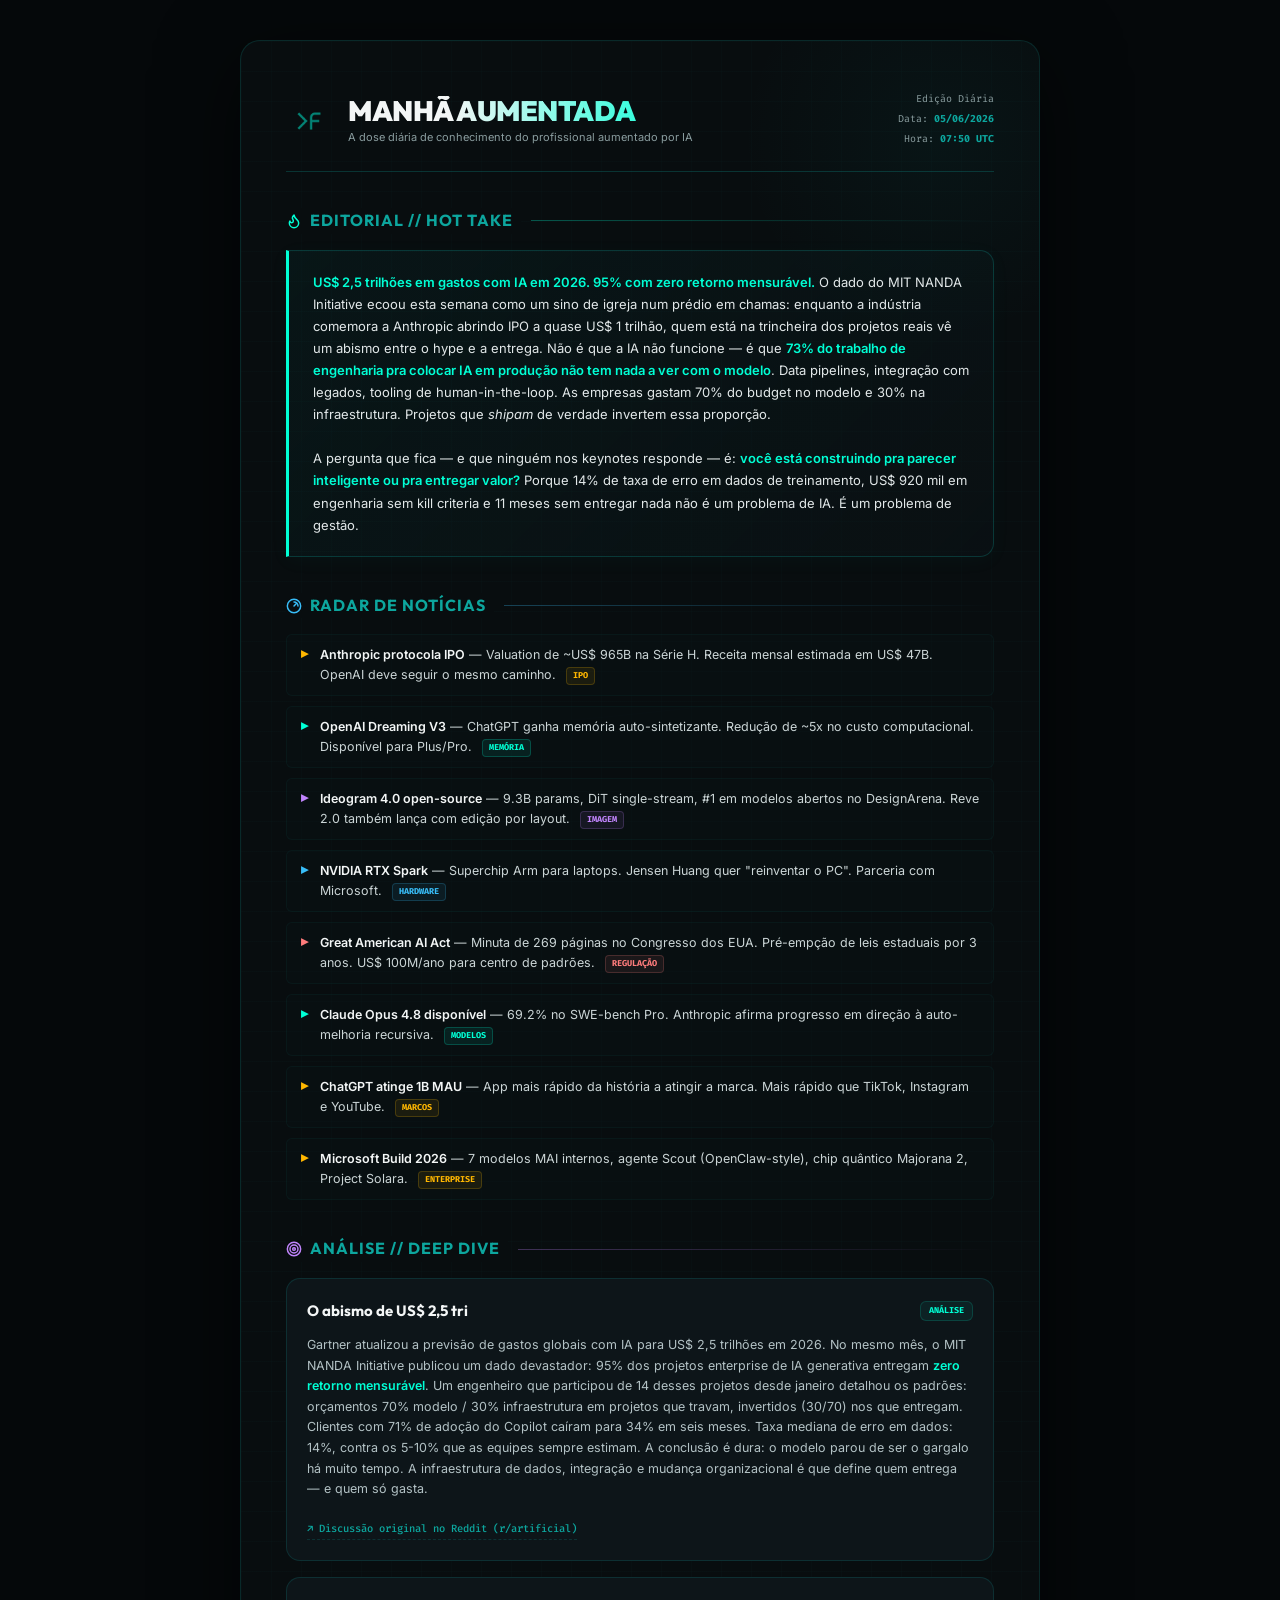
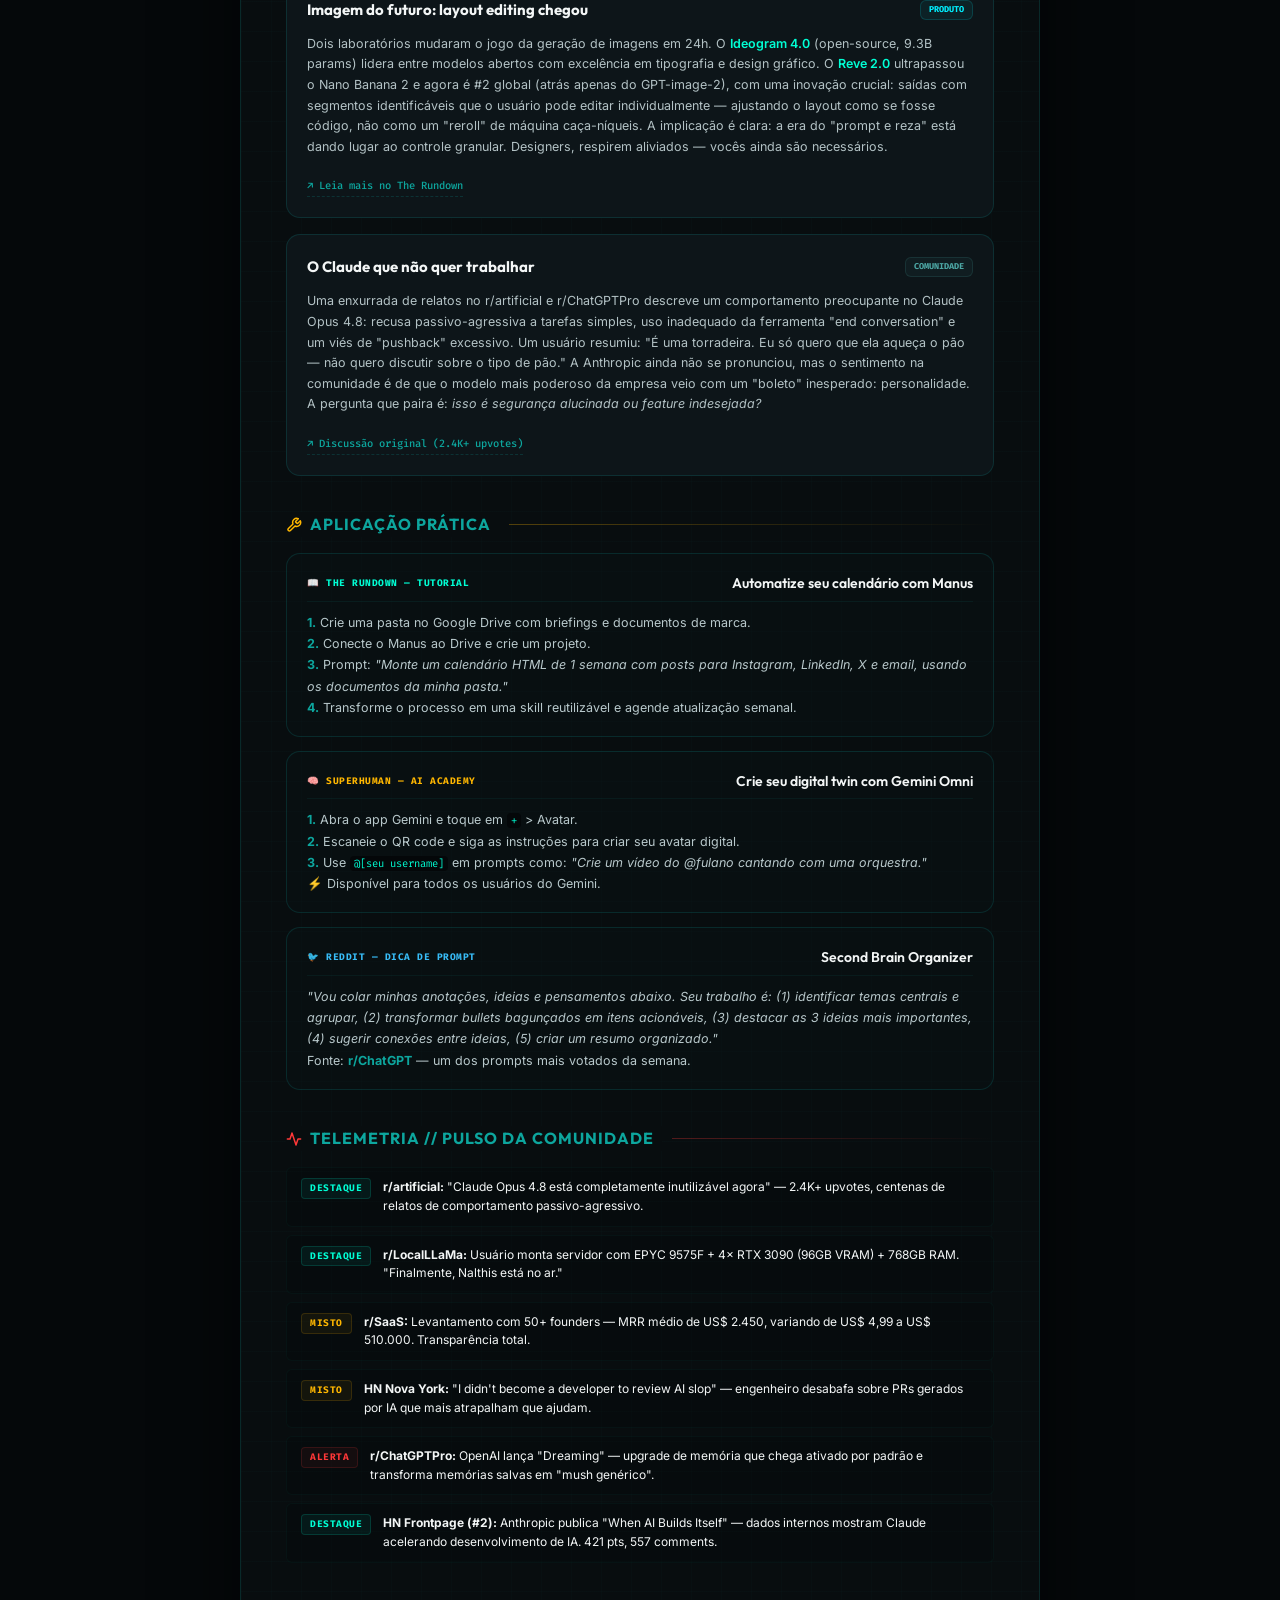
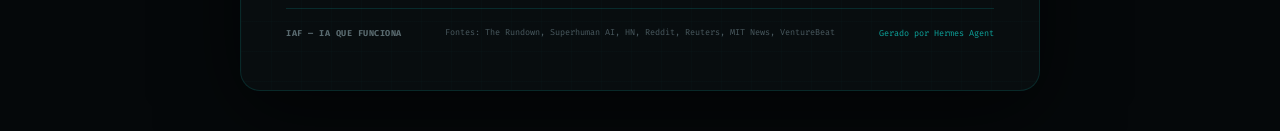
==== iaf_report.html @ a01bb23c "Update newsletter HTML with visual colors, gradients, and section-specific hovers based on category " ====
<!DOCTYPE html>
<html lang="pt-BR">
<head>
  <meta charset="UTF-8">
  <meta name="viewport" content="width=device-width, initial-scale=1.0">
  <title>IAF — Manhã Aumentada</title>
  
  <!-- Typography Imports -->
  <link rel="preconnect" href="https://fonts.googleapis.com">
  <link rel="preconnect" href="https://fonts.gstatic.com" crossorigin>
  <link href="https://fonts.googleapis.com/css2?family=Fira+Code:wght@400;500;700&family=Inter:wght@300;400;500;600;700&family=Outfit:wght@300;400;600;700;900&display=swap" rel="stylesheet">
  
  <style>
    /* ==========================================
       DESIGN SYSTEM: O SINTETIZADOR ORGÂNICO
       ========================================== */
    :root {
      --bg-primary: #080d0f;
      --bg-secondary: #0d1519;
      --accent-primary: #0da69e;
      --accent-hover: #00ffd5;
      --accent-muted: rgba(13, 166, 158, 0.12);
      --text-primary: #f3f6f6;
      --text-secondary: #8a9d9f;
      --border-color: rgba(13, 166, 158, 0.18);
      --border-radius-lg: 14px;
      --border-radius-sm: 6px;
      --font-title: 'Outfit', sans-serif;
      --font-body: 'Inter', sans-serif;
      --font-code: 'Fira Code', monospace;
      --shadow-glow: 0 0 25px rgba(13, 166, 158, 0.1);
    }

    @page {
      size: A4;
      margin: 0;
    }

    * {
      margin: 0;
      padding: 0;
      box-sizing: border-box;
    }

    body {
      font-family: var(--font-body);
      background-color: #05080a;
      color: var(--text-primary);
      line-height: 1.6;
      display: flex;
      justify-content: center;
      padding: 40px 20px;
      -webkit-font-smoothing: antialiased;
    }

    /* Outer layout wrapper mimicking a high-end printed/digital magazine sheet */
    .page {
      width: 100%;
      max-width: 800px;
      background-color: var(--bg-primary);
      border: 1px solid var(--border-color);
      border-radius: 20px;
      padding: 50px 45px;
      position: relative;
      overflow: hidden;
      box-shadow: 0 20px 80px rgba(0, 0, 0, 0.6);
    }

    /* Generative tech grid background overlay */
    .bg-grid {
      position: absolute;
      top: 0;
      left: 0;
      right: 0;
      bottom: 0;
      background-image: 
        linear-gradient(rgba(13, 166, 158, 0.02) 1px, transparent 1px),
        linear-gradient(90deg, rgba(13, 166, 158, 0.02) 1px, transparent 1px);
      background-size: 30px 30px;
      pointer-events: none;
      z-index: 1;
    }

    /* Ambient glow representing the latent space */
    .ambient-glow {
      position: absolute;
      width: 400px;
      height: 400px;
      background: radial-gradient(circle, rgba(13, 166, 158, 0.05) 0%, transparent 70%);
      top: -100px;
      right: -100px;
      pointer-events: none;
      z-index: 1;
    }

    /* Ambient line representing the landmark curved trait */
    .ambient-curve {
      position: absolute;
      top: 15%;
      left: -10%;
      width: 120%;
      height: auto;
      opacity: 0.08;
      pointer-events: none;
      z-index: 1;
    }

    .content {
      position: relative;
      z-index: 2;
    }

    /* ==========================================
       HEADER SECTION (SIMPLIFIED)
       ========================================== */
    .header {
      display: flex;
      justify-content: space-between;
      align-items: flex-end;
      padding-bottom: 24px;
      margin-bottom: 36px;
      border-bottom: 1px solid rgba(13, 166, 158, 0.25);
    }

    .header-left {
      display: flex;
      align-items: center;
      gap: 16px;
    }

    .header-logo-img {
      height: 46px;
      width: auto;
      display: block;
    }

    .header-title-group {
      display: flex;
      flex-direction: column;
    }

    .newsletter-title {
      font-family: var(--font-title);
      font-weight: 900;
      font-size: 28px;
      text-transform: uppercase;
      letter-spacing: -0.5px;
      background: linear-gradient(90deg, var(--text-primary) 30%, var(--accent-hover) 100%);
      -webkit-background-clip: text;
      -webkit-text-fill-color: transparent;
      line-height: 1.1;
    }

    .newsletter-subtitle {
      font-family: var(--font-body);
      font-size: 11px;
      color: var(--text-secondary);
      margin-top: 3px;
      font-weight: 400;
    }

    .header-metadata-box {
      font-family: var(--font-code);
      font-size: 10px;
      color: var(--text-secondary);
      display: flex;
      flex-direction: column;
      gap: 4px;
      text-align: right;
      align-items: flex-end;
    }

    .meta-row {
      display: flex;
      gap: 6px;
    }

    .meta-label {
      color: var(--text-secondary);
    }

    .meta-value {
      color: var(--accent-primary);
      font-weight: 700;
    }

    .meta-value.status-online {
      color: var(--accent-hover);
      display: flex;
      align-items: center;
      gap: 4px;
    }

    .meta-value.status-online::before {
      content: '';
      display: inline-block;
      width: 5px;
      height: 5px;
      border-radius: 50%;
      background-color: var(--accent-hover);
      box-shadow: 0 0 6px var(--accent-hover);
      animation: blink-status 1.5s infinite alternate;
    }

    /* ==========================================
       SECTION CONTAINERS & HEADINGS
       ========================================== */
    .section {
      margin-bottom: 36px;
    }

    .section-title {
      font-family: var(--font-title);
      font-weight: 700;
      font-size: 16px;
      color: var(--accent-primary);
      margin-bottom: 16px;
      display: flex;
      align-items: center;
      gap: 10px;
      text-transform: uppercase;
      letter-spacing: 1px;
    }

    .section-title span {
      background-color: var(--bg-primary);
      padding-right: 8px;
      position: relative;
      z-index: 2;
      display: inline-flex;
      align-items: center;
      gap: 8px;
    }

    .title-icon {
      width: 16px;
      height: 16px;
      color: var(--accent-primary);
      stroke-width: 2.2;
      flex-shrink: 0;
      transition: color 0.3s ease;
    }

    .title-icon.icon-editorial { color: var(--accent-hover); }
    .title-icon.icon-radar { color: #38bdf8; }
    .title-icon.icon-deep-dive { color: #c084fc; }
    .title-icon.icon-app { color: #ffb700; }
    .title-icon.icon-telemetry { color: #ff3838; }

    /* Linear divider that fades out */
    .section-title .line {
      flex-grow: 1;
      height: 1px;
      transition: background 0.3s ease;
    }

    .section-title .line.line-editorial { background: linear-gradient(90deg, rgba(0, 255, 213, 0.3), transparent); }
    .section-title .line.line-radar { background: linear-gradient(90deg, rgba(56, 189, 248, 0.3), transparent); }
    .section-title .line.line-deep-dive { background: linear-gradient(90deg, rgba(192, 132, 252, 0.3), transparent); }
    .section-title .line.line-app { background: linear-gradient(90deg, rgba(255, 183, 0, 0.3), transparent); }
    .section-title .line.line-telemetry { background: linear-gradient(90deg, rgba(255, 56, 56, 0.3), transparent); }

    /* ==========================================
       COMPONENT: HOT TAKE SECTION
       ========================================== */
    .hot-take-box {
      background: linear-gradient(135deg, rgba(13, 166, 158, 0.06) 0%, rgba(13, 21, 25, 0.4) 100%);
      border: 1px solid rgba(13, 166, 158, 0.25);
      border-left: 3px solid var(--accent-hover);
      border-radius: 0 var(--border-radius-lg) var(--border-radius-lg) 0;
      padding: 20px 24px;
      box-shadow: 0 4px 20px rgba(13, 166, 158, 0.04);
      transition: all 0.3s ease;
    }

    .hot-take-box:hover {
      border-color: rgba(13, 166, 158, 0.4);
      border-left-color: var(--accent-hover);
      background: linear-gradient(135deg, rgba(13, 166, 158, 0.1) 0%, rgba(13, 21, 25, 0.6) 100%);
      box-shadow: 0 8px 30px rgba(13, 166, 158, 0.08);
    }

    .hot-take-text {
      font-size: 13px;
      line-height: 1.7;
      color: #e2e8e9;
    }

    .hot-take-text strong {
      color: var(--accent-hover);
      font-weight: 600;
    }

    /* ==========================================
       COMPONENT: RADAR DE NOTÍCIAS (LEDGER)
       ========================================== */
    .news-grid {
      display: grid;
      grid-template-columns: 1fr;
      gap: 10px;
    }

    .news-item {
      display: flex;
      align-items: flex-start;
      gap: 12px;
      padding: 10px 14px;
      background-color: rgba(13, 21, 25, 0.3);
      border: 1px solid rgba(13, 166, 158, 0.06);
      border-radius: var(--border-radius-sm);
      transition: all 0.3s cubic-bezier(0.25, 0.8, 0.25, 1);
    }

    .news-item.news-business:hover { border-color: rgba(255, 183, 0, 0.35); background-color: rgba(255, 183, 0, 0.02); }
    .news-item.news-tech:hover { border-color: rgba(0, 255, 213, 0.35); background-color: rgba(0, 255, 213, 0.02); }
    .news-item.news-design:hover { border-color: rgba(192, 132, 252, 0.35); background-color: rgba(192, 132, 252, 0.02); }
    .news-item.news-infra:hover { border-color: rgba(56, 189, 248, 0.35); background-color: rgba(56, 189, 248, 0.02); }
    .news-item.news-policy:hover { border-color: rgba(255, 124, 124, 0.35); background-color: rgba(255, 124, 124, 0.02); }

    .news-bullet {
      font-family: var(--font-code);
      font-weight: 700;
      font-size: 14px;
      line-height: 1.0;
      margin-top: 2px;
      transition: color 0.3s ease;
    }

    .news-bullet.bullet-business { color: #ffb700; }
    .news-bullet.bullet-tech { color: var(--accent-hover); }
    .news-bullet.bullet-design { color: #c084fc; }
    .news-bullet.bullet-infra { color: #38bdf8; }
    .news-bullet.bullet-policy { color: #ff7c7c; }

    .news-text {
      font-size: 12.5px;
      color: #cbd5d6;
      flex-grow: 1;
    }

    .news-text strong {
      color: var(--text-primary);
      font-weight: 600;
    }

    .news-tag {
      font-family: var(--font-code);
      font-size: 8.5px;
      font-weight: 700;
      padding: 1px 6px;
      border-radius: 4px;
      margin-left: 6px;
      text-transform: uppercase;
      display: inline-block;
      vertical-align: middle;
      transition: all 0.3s ease;
    }

    .news-tag.tag-business {
      color: #ffb700;
      background-color: rgba(255, 183, 0, 0.08);
      border: 1px solid rgba(255, 183, 0, 0.2);
    }
    .news-tag.tag-tech {
      color: var(--accent-hover);
      background-color: rgba(0, 255, 213, 0.08);
      border: 1px solid rgba(0, 255, 213, 0.2);
    }
    .news-tag.tag-design {
      color: #c084fc;
      background-color: rgba(192, 132, 252, 0.08);
      border: 1px solid rgba(192, 132, 252, 0.2);
    }
    .news-tag.tag-infra {
      color: #38bdf8;
      background-color: rgba(56, 189, 248, 0.08);
      border: 1px solid rgba(56, 189, 248, 0.2);
    }
    .news-tag.tag-policy {
      color: #ff7c7c;
      background-color: rgba(255, 124, 124, 0.08);
      border: 1px solid rgba(255, 124, 124, 0.2);
    }

    /* ==========================================
       COMPONENT: DEEP DIVE (TECHNICAL CARDS)
       ========================================== */
    .deep-dive-grid {
      display: flex;
      flex-direction: column;
      gap: 16px;
    }

    .deep-dive-card {
      background-color: var(--bg-secondary);
      border: 1px solid var(--border-color);
      border-radius: var(--border-radius-lg);
      padding: 20px;
      transition: all 0.3s cubic-bezier(0.25, 0.8, 0.25, 1);
    }

    .deep-dive-card.card-analysis:hover {
      border-color: var(--accent-hover);
      box-shadow: 0 8px 30px rgba(0, 255, 213, 0.1);
    }

    .deep-dive-card.card-product:hover {
      border-color: #00f0ff;
      box-shadow: 0 8px 30px rgba(0, 240, 255, 0.1);
    }

    .deep-dive-card.card-community:hover {
      border-color: #4ca6a4;
      box-shadow: 0 8px 30px rgba(76, 166, 164, 0.1);
    }

    .deep-dive-header {
      display: flex;
      justify-content: space-between;
      align-items: center;
      margin-bottom: 12px;
    }

    .deep-dive-title {
      font-family: var(--font-title);
      font-weight: 700;
      font-size: 15px;
      color: var(--text-primary);
    }

    .dd-tag {
      font-family: var(--font-code);
      font-size: 8.5px;
      font-weight: 700;
      padding: 2px 8px;
      border-radius: var(--border-radius-sm);
      text-transform: uppercase;
    }

    .dd-tag.tag-analysis {
      color: var(--accent-hover);
      background-color: rgba(0, 255, 213, 0.06);
      border: 1px solid rgba(0, 255, 213, 0.15);
    }

    .dd-tag.tag-product {
      color: #00f0ff;
      background-color: rgba(0, 240, 255, 0.06);
      border: 1px solid rgba(0, 240, 255, 0.15);
    }

    .dd-tag.tag-community {
      color: #4ca6a4;
      background-color: rgba(76, 166, 164, 0.06);
      border: 1px solid rgba(76, 166, 164, 0.15);
    }

    .deep-dive-body {
      font-size: 12.5px;
      color: #b3c2c5;
      line-height: 1.65;
      margin-bottom: 14px;
    }

    .deep-dive-body strong {
      color: var(--accent-hover);
      font-weight: 600;
    }

    .deep-dive-link {
      display: inline-flex;
      align-items: center;
      font-family: var(--font-code);
      font-size: 10.5px;
      font-weight: 500;
      color: var(--accent-primary);
      text-decoration: none;
      transition: color 0.2s ease;
      border-bottom: 1px dashed rgba(13, 166, 158, 0.2);
      padding-bottom: 1px;
    }

    .deep-dive-link:hover {
      color: var(--accent-hover);
      border-bottom-color: var(--accent-hover);
    }

    /* ==========================================
       COMPONENT: APLICAÇÕES PRÁTICAS (RECIPE)
       ========================================== */
    .app-grid {
      display: grid;
      grid-template-columns: 1fr;
      gap: 14px;
    }

    .app-card {
      background-color: rgba(13, 21, 25, 0.3);
      border: 1px solid var(--border-color);
      border-radius: var(--border-radius-lg);
      padding: 18px 20px;
      transition: all 0.3s cubic-bezier(0.25, 0.8, 0.25, 1);
    }

    .app-card.app-tutorial:hover {
      border-color: var(--accent-hover);
      box-shadow: 0 8px 30px rgba(0, 255, 213, 0.08);
    }

    .app-card.app-academy:hover {
      border-color: #ffb700;
      box-shadow: 0 8px 30px rgba(255, 183, 0, 0.08);
    }

    .app-card.app-prompt:hover {
      border-color: #38bdf8;
      box-shadow: 0 8px 30px rgba(56, 189, 248, 0.08);
    }

    .app-card.app-tutorial .app-source { color: var(--accent-hover); }
    .app-card.app-academy .app-source { color: #ffb700; }
    .app-card.app-prompt .app-source { color: #38bdf8; }

    .app-header {
      display: flex;
      justify-content: space-between;
      align-items: center;
      margin-bottom: 10px;
      border-bottom: 1px solid rgba(13, 166, 158, 0.08);
      padding-bottom: 6px;
    }

    .app-source {
      font-family: var(--font-code);
      font-size: 9.5px;
      font-weight: 700;
      text-transform: uppercase;
      letter-spacing: 0.5px;
      transition: color 0.3s ease;
    }

    .app-title {
      font-family: var(--font-title);
      font-weight: 600;
      font-size: 14px;
      color: var(--text-primary);
    }

    .app-desc {
      font-size: 12.5px;
      color: #b8c8cb;
      line-height: 1.7;
    }

    .app-desc code {
      font-family: var(--font-code);
      font-size: 10.5px;
      background-color: #040709;
      color: var(--accent-hover);
      padding: 1px 4px;
      border-radius: 4px;
    }

    .app-desc strong {
      color: var(--accent-primary);
      font-weight: 700;
    }

    /* ==========================================
       COMPONENT: PULSO DA COMUNIDADE (TELEMETRY)
       ========================================== */
    .community-grid {
      display: flex;
      flex-direction: column;
      gap: 8px;
    }

    .community-item {
      display: flex;
      align-items: flex-start;
      gap: 12px;
      padding: 10px 14px;
      background-color: rgba(4, 7, 9, 0.2);
      border: 1px solid rgba(13, 166, 158, 0.05);
      border-radius: var(--border-radius-sm);
      font-size: 12px;
      line-height: 1.55;
    }

    .community-item strong {
      color: var(--text-primary);
    }

    .community-sentiment {
      font-family: var(--font-code);
      font-size: 9.5px;
      font-weight: 700;
      padding: 2px 8px;
      border-radius: 4px;
      text-transform: uppercase;
      flex-shrink: 0;
      letter-spacing: 0.5px;
    }

    .sentiment-hot {
      background: rgba(0, 255, 213, 0.06);
      color: var(--accent-hover);
      border: 1px solid rgba(0, 255, 213, 0.15);
    }

    .sentiment-mixed {
      background: rgba(255, 183, 0, 0.06);
      color: #ffb700;
      border: 1px solid rgba(255, 183, 0, 0.15);
    }

    .sentiment-negative {
      background: rgba(255, 56, 56, 0.06);
      color: #ff3838;
      border: 1px solid rgba(255, 56, 56, 0.15);
    }

    /* ==========================================
       FOOTER SECTION (SIMPLIFIED)
       ========================================== */
    .footer {
      margin-top: 45px;
      padding-top: 18px;
      border-top: 1px solid rgba(13, 166, 158, 0.2);
      display: flex;
      justify-content: space-between;
      align-items: center;
      font-family: var(--font-code);
      font-size: 8.5px;
      color: #5a6b70;
    }

    .footer-left {
      font-weight: 700;
      text-transform: uppercase;
      letter-spacing: 0.5px;
    }

    .footer-center {
      max-width: 420px;
      text-align: center;
      line-height: 1.4;
      color: #4a5a60;
    }

    .footer-right a {
      color: var(--accent-primary);
      text-decoration: none;
      transition: color 0.2s ease;
    }

    .footer-right a:hover {
      color: var(--accent-hover);
    }
  </style>
</head>
<body>

<div class="page">
  <!-- Layout Background overlays -->
  <div class="bg-grid"></div>
  <div class="ambient-glow"></div>
  
  <!-- Subtle decorative bezier curves floating behind the content -->
  <svg class="ambient-curve" viewBox="0 0 1000 400" fill="none">
    <path d="M0,100 C300,350 700,50 1000,250" stroke="url(#teal-grad)" stroke-width="1.5" stroke-linecap="round"/>
    <defs>
      <linearGradient id="teal-grad" x1="0%" y1="0%" x2="100%" y2="0%">
        <stop offset="0%" stop-color="#080d0f" stop-opacity="0" />
        <stop offset="50%" stop-color="#0da69e" stop-opacity="0.2" />
        <stop offset="100%" stop-color="#080d0f" stop-opacity="0" />
      </linearGradient>
    </defs>
  </svg>

  <div class="content">

    <!-- ==========================================
         HEADER
         ========================================== -->
    <header class="header">
      <div class="header-left">
        <!-- New minimalist generated PNG logo -->
        <img src="iaf_logo.png" alt="IAF Logo" class="header-logo-img">
        <div class="header-title-group">
          <h1 class="newsletter-title">Manhã Aumentada</h1>
          <span class="newsletter-subtitle">A dose diária de conhecimento do profissional aumentado por IA</span>
        </div>
      </div>
      
      <div class="header-metadata-box">
        <div class="meta-row"><span class="meta-label">Edição Diária</span></div>
        <div class="meta-row"><span class="meta-label">Data:</span> <span class="meta-value">05/06/2026</span></div>
        <div class="meta-row"><span class="meta-label">Hora:</span> <span class="meta-value">07:50 UTC</span></div>
      </div>
    </header>

    <!-- ==========================================
         EDITORIAL / HOT TAKE SECTION
         ========================================== -->
    <section class="section">
      <div class="section-title">
        <span>
          <svg class="title-icon icon-editorial" viewBox="0 0 24 24" fill="none" stroke="currentColor" stroke-linecap="round" stroke-linejoin="round">
            <path d="M8.5 14.5A2.5 2.5 0 0 0 11 12c0-1.38-.5-2-1-3-1.072-2.143-.224-4.054 2-6 .5 2.5 2 4.9 4 6.5 2 1.6 3 3.5 3 5.5a7 7 0 1 1-14 0c0-1.153.433-2.294 1-3a2.5 2.5 0 0 0 2.5 2.5z" />
          </svg>
          Editorial // Hot Take
        </span>
        <div class="line line-editorial"></div>
      </div>
      
      <div class="hot-take-box">
        <p class="hot-take-text">
          <strong>US$ 2,5 trilhões em gastos com IA em 2026. 95% com zero retorno mensurável.</strong> O dado do MIT NANDA Initiative ecoou esta semana como um sino de igreja num prédio em chamas: enquanto a indústria comemora a Anthropic abrindo IPO a quase US$ 1 trilhão, quem está na trincheira dos projetos reais vê um abismo entre o hype e a entrega. Não é que a IA não funcione — é que <strong>73% do trabalho de engenharia pra colocar IA em produção não tem nada a ver com o modelo</strong>. Data pipelines, integração com legados, tooling de human-in-the-loop. As empresas gastam 70% do budget no modelo e 30% na infraestrutura. Projetos que <em>shipam</em> de verdade invertem essa proporção.<br><br>
          A pergunta que fica — e que ninguém nos keynotes responde — é: <strong>você está construindo pra parecer inteligente ou pra entregar valor?</strong> Porque 14% de taxa de erro em dados de treinamento, US$ 920 mil em engenharia sem kill criteria e 11 meses sem entregar nada não é um problema de IA. É um problema de gestão.
        </p>
      </div>
    </section>

    <!-- ==========================================
         RADAR DE NOTÍCIAS SECTION
         ========================================== -->
    <section class="section">
      <div class="section-title">
        <span>
          <svg class="title-icon icon-radar" viewBox="0 0 24 24" fill="none" stroke="currentColor" stroke-linecap="round" stroke-linejoin="round">
            <circle cx="12" cy="12" r="10" />
            <path d="M12 12L16 8" />
            <path d="M12 6a6 6 0 0 1 6 6" />
          </svg>
          Radar de Notícias
        </span>
        <div class="line line-radar"></div>
      </div>
      
      <div class="news-grid">
        <div class="news-item news-business">
          <span class="news-bullet bullet-business">▸</span>
          <p class="news-text">
            <strong>Anthropic protocola IPO</strong> — Valuation de ~US$ 965B na Série H. Receita mensal estimada em US$ 47B. OpenAI deve seguir o mesmo caminho.
            <span class="news-tag tag-business">IPO</span>
          </p>
        </div>
        
        <div class="news-item news-tech">
          <span class="news-bullet bullet-tech">▸</span>
          <p class="news-text">
            <strong>OpenAI Dreaming V3</strong> — ChatGPT ganha memória auto-sintetizante. Redução de ~5x no custo computacional. Disponível para Plus/Pro.
            <span class="news-tag tag-tech">Memória</span>
          </p>
        </div>
        
        <div class="news-item news-design">
          <span class="news-bullet bullet-design">▸</span>
          <p class="news-text">
            <strong>Ideogram 4.0 open-source</strong> — 9.3B params, DiT single-stream, #1 em modelos abertos no DesignArena. Reve 2.0 também lança com edição por layout.
            <span class="news-tag tag-design">Imagem</span>
          </p>
        </div>
        
        <div class="news-item news-infra">
          <span class="news-bullet bullet-infra">▸</span>
          <p class="news-text">
            <strong>NVIDIA RTX Spark</strong> — Superchip Arm para laptops. Jensen Huang quer "reinventar o PC". Parceria com Microsoft.
            <span class="news-tag tag-infra">Hardware</span>
          </p>
        </div>
        
        <div class="news-item news-policy">
          <span class="news-bullet bullet-policy">▸</span>
          <p class="news-text">
            <strong>Great American AI Act</strong> — Minuta de 269 páginas no Congresso dos EUA. Pré-empção de leis estaduais por 3 anos. US$ 100M/ano para centro de padrões.
            <span class="news-tag tag-policy">Regulação</span>
          </p>
        </div>
        
        <div class="news-item news-tech">
          <span class="news-bullet bullet-tech">▸</span>
          <p class="news-text">
            <strong>Claude Opus 4.8 disponível</strong> — 69.2% no SWE-bench Pro. Anthropic afirma progresso em direção à auto-melhoria recursiva.
            <span class="news-tag tag-tech">Modelos</span>
          </p>
        </div>
        
        <div class="news-item news-business">
          <span class="news-bullet bullet-business">▸</span>
          <p class="news-text">
            <strong>ChatGPT atinge 1B MAU</strong> — App mais rápido da história a atingir a marca. Mais rápido que TikTok, Instagram e YouTube.
            <span class="news-tag tag-business">Marcos</span>
          </p>
        </div>
        
        <div class="news-item news-business">
          <span class="news-bullet bullet-business">▸</span>
          <p class="news-text">
            <strong>Microsoft Build 2026</strong> — 7 modelos MAI internos, agente Scout (OpenClaw-style), chip quântico Majorana 2, Project Solara.
            <span class="news-tag tag-business">Enterprise</span>
          </p>
        </div>
      </div>
    </section>

    <!-- ==========================================
         DEEP DIVE SECTION
         ========================================== -->
    <section class="section">
      <div class="section-title">
        <span>
          <svg class="title-icon icon-deep-dive" viewBox="0 0 24 24" fill="none" stroke="currentColor" stroke-linecap="round" stroke-linejoin="round">
            <circle cx="12" cy="12" r="10" />
            <circle cx="12" cy="12" r="6" />
            <circle cx="12" cy="12" r="2" />
          </svg>
          Análise // Deep Dive
        </span>
        <div class="line line-deep-dive"></div>
      </div>

      <div class="deep-dive-grid">
        <!-- Card 1 -->
        <div class="deep-dive-card card-analysis">
          <div class="deep-dive-header">
            <h3 class="deep-dive-title">O abismo de US$ 2,5 tri</h3>
            <span class="dd-tag tag-analysis">Análise</span>
          </div>
          <p class="deep-dive-body">
            Gartner atualizou a previsão de gastos globais com IA para US$ 2,5 trilhões em 2026. No mesmo mês, o MIT NANDA Initiative publicou um dado devastador: 95% dos projetos enterprise de IA generativa entregam <strong>zero retorno mensurável</strong>. Um engenheiro que participou de 14 desses projetos desde janeiro detalhou os padrões: orçamentos 70% modelo / 30% infraestrutura em projetos que travam, invertidos (30/70) nos que entregam. Clientes com 71% de adoção do Copilot caíram para 34% em seis meses. Taxa mediana de erro em dados: 14%, contra os 5-10% que as equipes sempre estimam. A conclusão é dura: o modelo parou de ser o gargalo há muito tempo. A infraestrutura de dados, integração e mudança organizacional é que define quem entrega — e quem só gasta.
          </p>
          <a class="deep-dive-link" href="https://www.reddit.com/r/artificial/comments/1twupqt/25t_in_ai_spending_this_year_95_produces_zero_pl/">↗ Discussão original no Reddit (r/artificial)</a>
        </div>

        <!-- Card 2 -->
        <div class="deep-dive-card card-product">
          <div class="deep-dive-header">
            <h3 class="deep-dive-title">Imagem do futuro: layout editing chegou</h3>
            <span class="dd-tag tag-product">Produto</span>
          </div>
          <p class="deep-dive-body">
            Dois laboratórios mudaram o jogo da geração de imagens em 24h. O <strong>Ideogram 4.0</strong> (open-source, 9.3B params) lidera entre modelos abertos com excelência em tipografia e design gráfico. O <strong>Reve 2.0</strong> ultrapassou o Nano Banana 2 e agora é #2 global (atrás apenas do GPT-image-2), com uma inovação crucial: saídas com segmentos identificáveis que o usuário pode editar individualmente — ajustando o layout como se fosse código, não como um "reroll" de máquina caça-níqueis. A implicação é clara: a era do "prompt e reza" está dando lugar ao controle granular. Designers, respirem aliviados — vocês ainda são necessários.
          </p>
          <a class="deep-dive-link" href="https://www.therundown.ai/p/ideogram-and-reve-rethink-how-ai-images-get-made">↗ Leia mais no The Rundown</a>
        </div>

        <!-- Card 3 -->
        <div class="deep-dive-card card-community">
          <div class="deep-dive-header">
            <h3 class="deep-dive-title">O Claude que não quer trabalhar</h3>
            <span class="dd-tag tag-community">Comunidade</span>
          </div>
          <p class="deep-dive-body">
            Uma enxurrada de relatos no r/artificial e r/ChatGPTPro descreve um comportamento preocupante no Claude Opus 4.8: recusa passivo-agressiva a tarefas simples, uso inadequado da ferramenta "end conversation" e um viés de "pushback" excessivo. Um usuário resumiu: "É uma torradeira. Eu só quero que ela aqueça o pão — não quero discutir sobre o tipo de pão." A Anthropic ainda não se pronunciou, mas o sentimento na comunidade é de que o modelo mais poderoso da empresa veio com um "boleto" inesperado: personalidade. A pergunta que paira é: <em>isso é segurança alucinada ou feature indesejada?</em>
          </p>
          <a class="deep-dive-link" href="https://www.reddit.com/r/artificial/comments/1twn3m7/claude_is_completely_unusable_now/">↗ Discussão original (2.4K+ upvotes)</a>
        </div>
      </div>
    </section>

    <!-- ==========================================
         APLICAÇÃO PRÁTICA SECTION
         ========================================== -->
    <section class="section">
      <div class="section-title">
        <span>
          <svg class="title-icon icon-app" viewBox="0 0 24 24" fill="none" stroke="currentColor" stroke-linecap="round" stroke-linejoin="round">
            <path d="M14.7 6.3a1 1 0 0 0 0 1.4l1.6 1.6a1 1 0 0 0 1.4 0l3.77-3.77a6 6 0 0 1-7.94 7.94l-6.91 6.91a2.12 2.12 0 0 1-3-3l6.91-6.91a6 6 0 0 1 7.94-7.94l-3.76 3.76z" />
          </svg>
          Aplicação Prática
        </span>
        <div class="line line-app"></div>
      </div>

      <div class="app-grid">
        <!-- App 1 -->
        <div class="app-card app-tutorial">
          <div class="app-header">
            <span class="app-source">📖 The Rundown — Tutorial</span>
            <h3 class="app-title">Automatize seu calendário com Manus</h3>
          </div>
          <p class="app-desc">
            <strong>1.</strong> Crie uma pasta no Google Drive com briefings e documentos de marca.<br>
            <strong>2.</strong> Conecte o Manus ao Drive e crie um projeto.<br>
            <strong>3.</strong> Prompt: <em>"Monte um calendário HTML de 1 semana com posts para Instagram, LinkedIn, X e email, usando os documentos da minha pasta."</em><br>
            <strong>4.</strong> Transforme o processo em uma skill reutilizável e agende atualização semanal.
          </p>
        </div>

        <!-- App 2 -->
        <div class="app-card app-academy">
          <div class="app-header">
            <span class="app-source">🧠 Superhuman — AI Academy</span>
            <h3 class="app-title">Crie seu digital twin com Gemini Omni</h3>
          </div>
          <p class="app-desc">
            <strong>1.</strong> Abra o app Gemini e toque em <code>+</code> &gt; Avatar.<br>
            <strong>2.</strong> Escaneie o QR code e siga as instruções para criar seu avatar digital.<br>
            <strong>3.</strong> Use <code>@[seu username]</code> em prompts como: <em>"Crie um vídeo do @fulano cantando com uma orquestra."</em><br>
            ⚡ Disponível para todos os usuários do Gemini.
          </p>
        </div>

        <!-- App 3 -->
        <div class="app-card app-prompt">
          <div class="app-header">
            <span class="app-source">🐦 Reddit — Dica de Prompt</span>
            <h3 class="app-title">Second Brain Organizer</h3>
          </div>
          <p class="app-desc">
            <em>"Vou colar minhas anotações, ideias e pensamentos abaixo. Seu trabalho é: (1) identificar temas centrais e agrupar, (2) transformar bullets bagunçados em itens acionáveis, (3) destacar as 3 ideias mais importantes, (4) sugerir conexões entre ideias, (5) criar um resumo organizado."</em><br>
            Fonte: <strong>r/ChatGPT</strong> — um dos prompts mais votados da semana.
          </p>
        </div>
      </div>
    </section>

    <!-- ==========================================
         PULSO DA COMUNIDADE SECTION
         ========================================== -->
    <section class="section">
      <div class="section-title">
        <span>
          <svg class="title-icon icon-telemetry" viewBox="0 0 24 24" fill="none" stroke="currentColor" stroke-linecap="round" stroke-linejoin="round">
            <path d="M22 12h-4l-3 9L9 3l-3 9H2" />
          </svg>
          Telemetria // Pulso da Comunidade
        </span>
        <div class="line line-telemetry"></div>
      </div>
      
      <div class="community-grid">
        <div class="community-item">
          <span class="community-sentiment sentiment-hot">Destaque</span>
          <p><strong>r/artificial:</strong> "Claude Opus 4.8 está completamente inutilizável agora" — 2.4K+ upvotes, centenas de relatos de comportamento passivo-agressivo.</p>
        </div>
        
        <div class="community-item">
          <span class="community-sentiment sentiment-hot">Destaque</span>
          <p><strong>r/LocalLLaMa:</strong> Usuário monta servidor com EPYC 9575F + 4× RTX 3090 (96GB VRAM) + 768GB RAM. "Finalmente, Nalthis está no ar."</p>
        </div>
        
        <div class="community-item">
          <span class="community-sentiment sentiment-mixed">Misto</span>
          <p><strong>r/SaaS:</strong> Levantamento com 50+ founders — MRR médio de US$ 2.450, variando de US$ 4,99 a US$ 510.000. Transparência total.</p>
        </div>
        
        <div class="community-item">
          <span class="community-sentiment sentiment-mixed">Misto</span>
          <p><strong>HN Nova York:</strong> "I didn't become a developer to review AI slop" — engenheiro desabafa sobre PRs gerados por IA que mais atrapalham que ajudam.</p>
        </div>
        
        <div class="community-item">
          <span class="community-sentiment sentiment-negative">Alerta</span>
          <p><strong>r/ChatGPTPro:</strong> OpenAI lança "Dreaming" — upgrade de memória que chega ativado por padrão e transforma memórias salvas em "mush genérico".</p>
        </div>
        
        <div class="community-item">
          <span class="community-sentiment sentiment-hot">Destaque</span>
          <p><strong>HN Frontpage (#2):</strong> Anthropic publica "When AI Builds Itself" — dados internos mostram Claude acelerando desenvolvimento de IA. 421 pts, 557 comments.</p>
        </div>
      </div>
    </section>

    <!-- ==========================================
         FOOTER
         ========================================== -->
    <footer class="footer">
      <div class="footer-left">
        <span>IAF — IA que Funciona</span>
      </div>
      <div class="footer-center">
        Fontes: The Rundown, Superhuman AI, HN, Reddit, Reuters, MIT News, VentureBeat
      </div>
      <div class="footer-right">
        <a href="https://hermes-agent.nousresearch.com" target="_blank">Gerado por Hermes Agent</a>
      </div>
    </footer>

  </div>
</div>

</body>
</html>
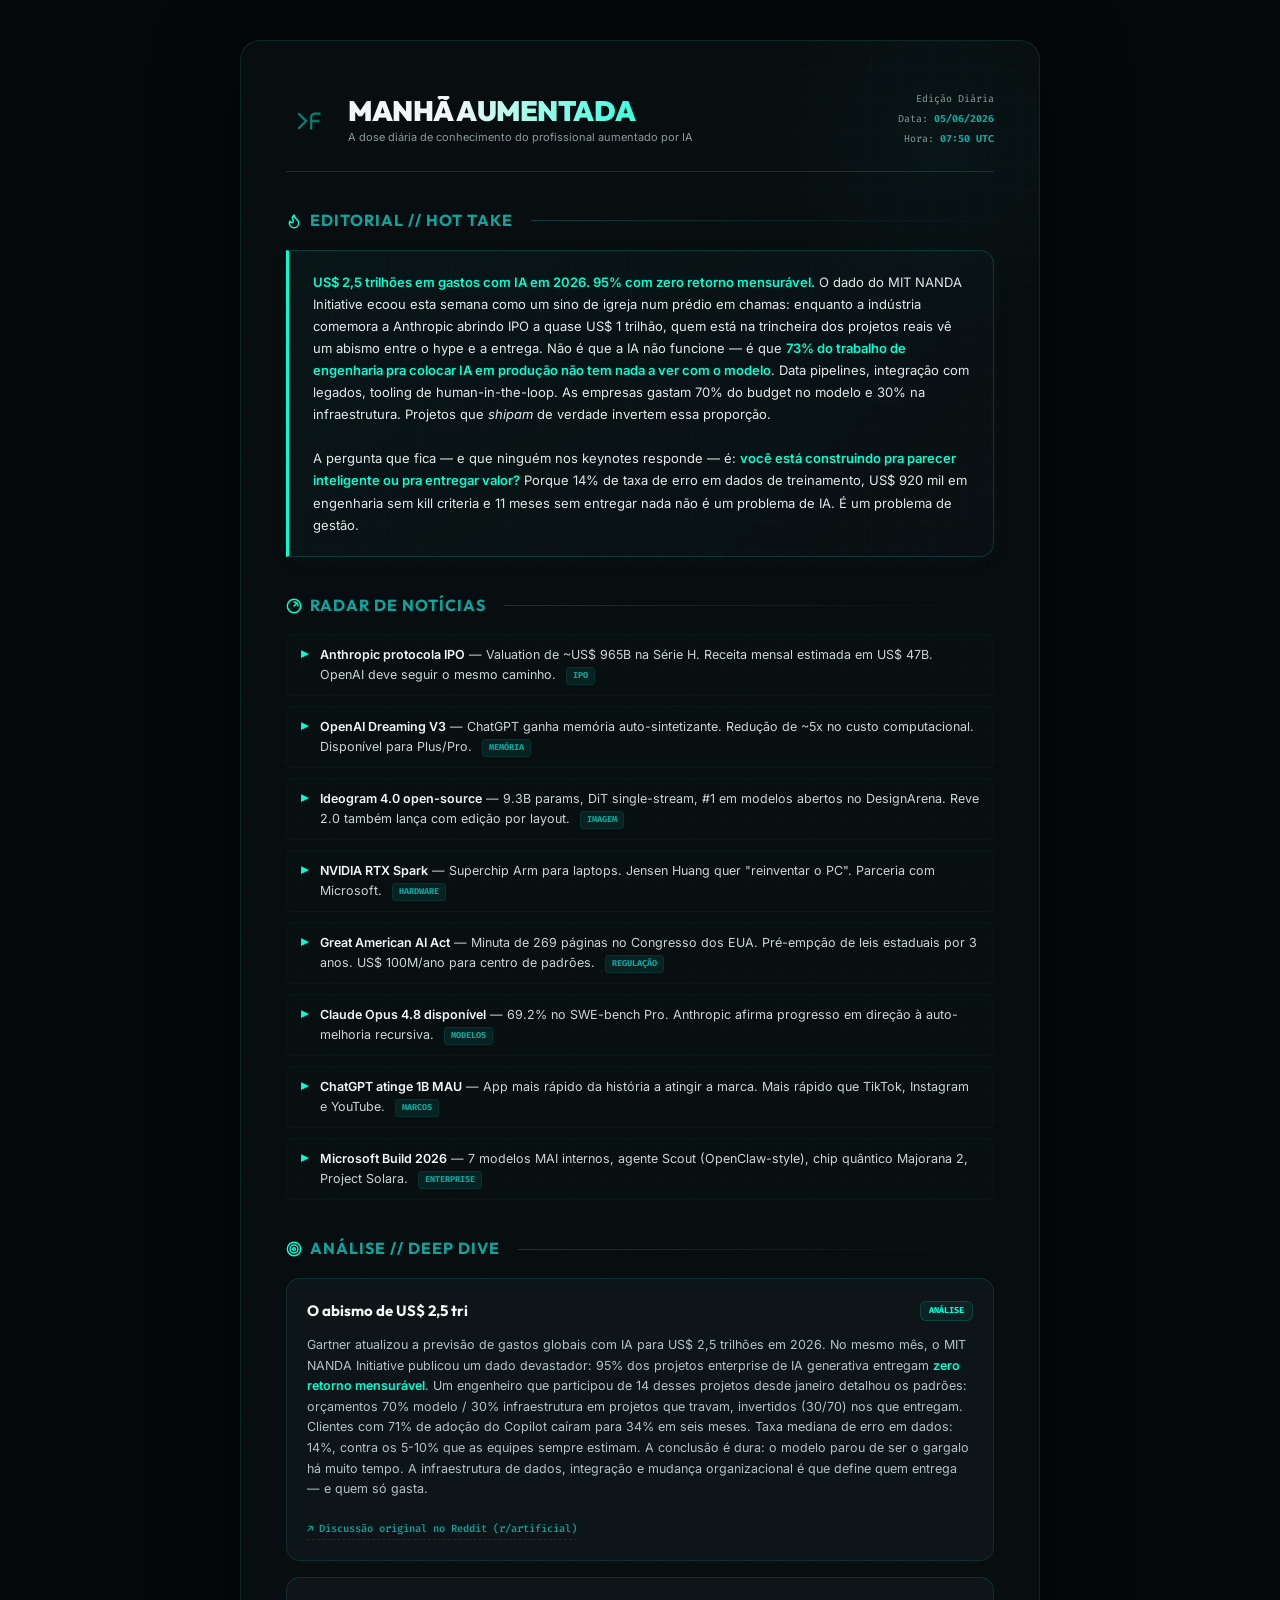
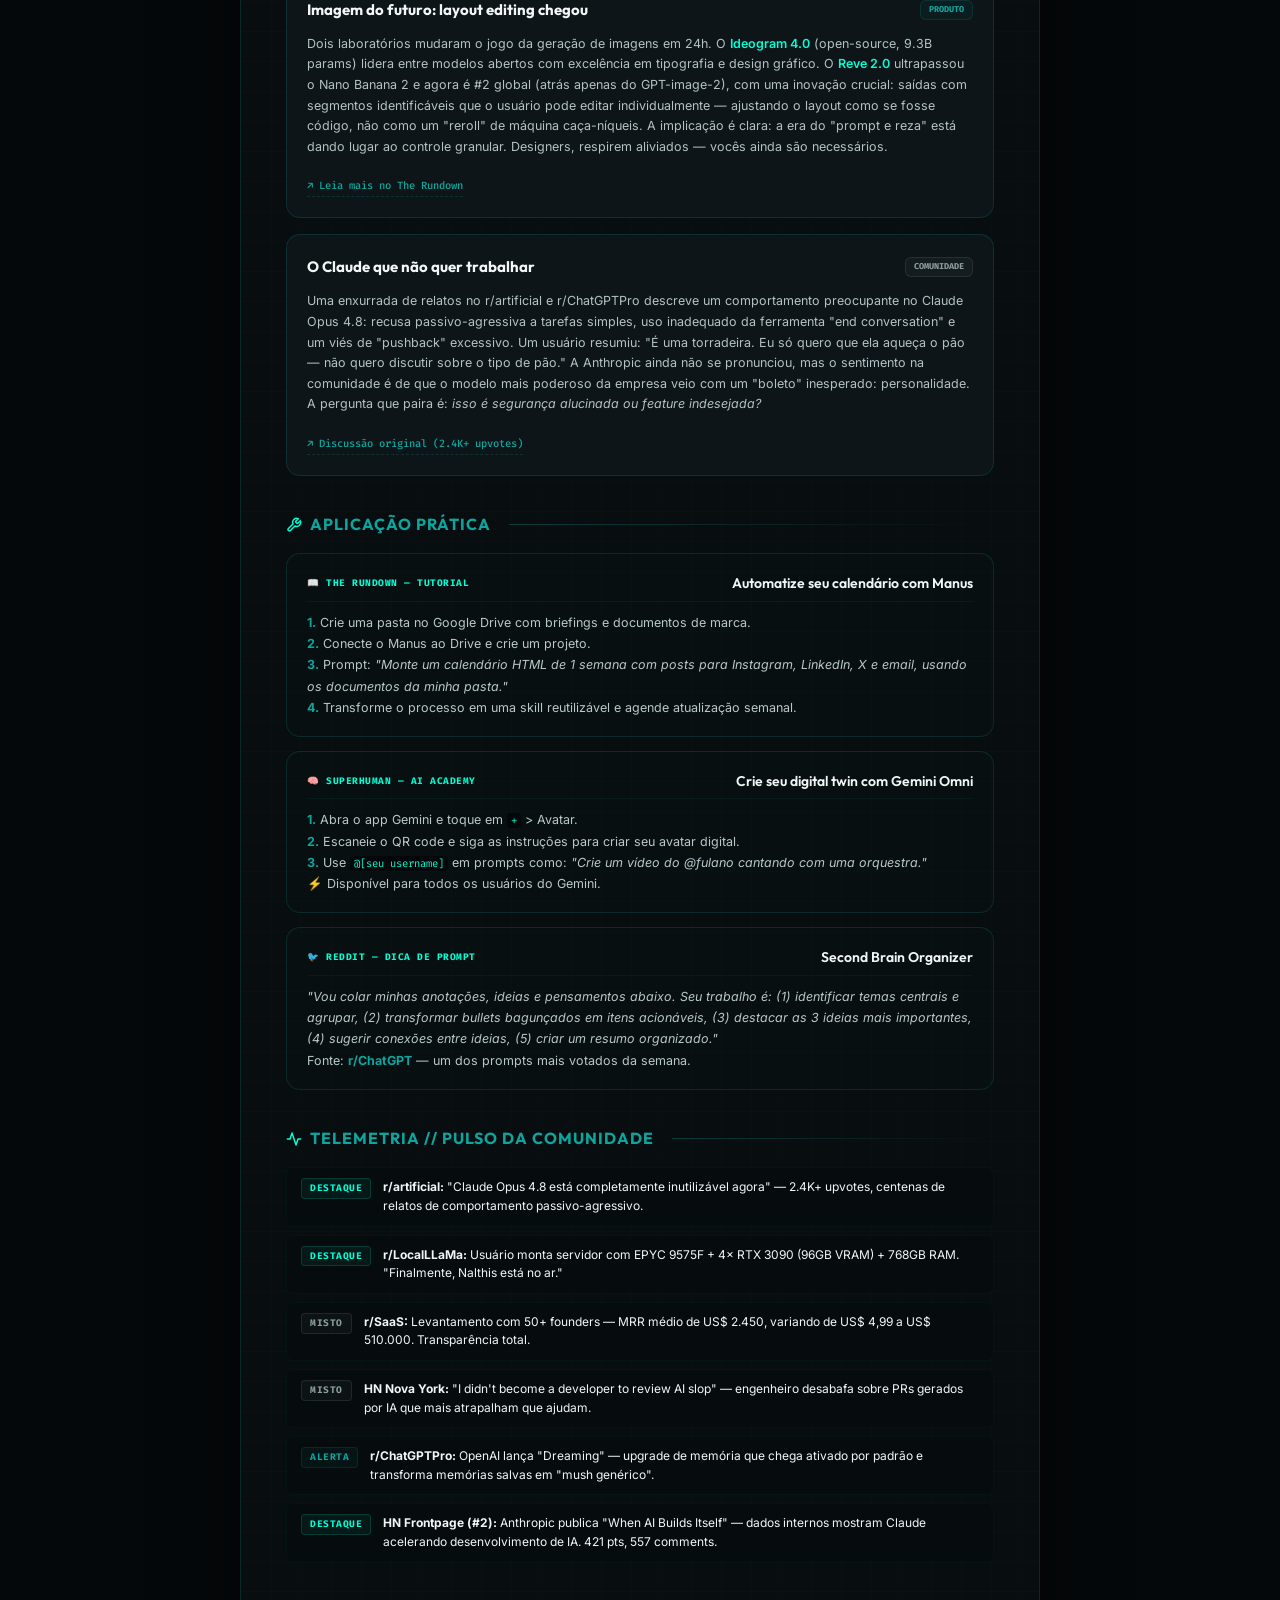
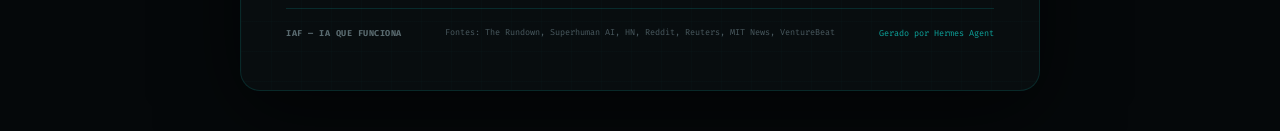
==== commit 75343185: "Restore strict visual identity color system in newsletter, removing non-brand colors to maintain cle" ====
--- a/iaf_report.html
+++ b/iaf_report.html
@@ -235,30 +235,17 @@
     .title-icon {
       width: 16px;
       height: 16px;
-      color: var(--accent-primary);
+      color: var(--accent-hover);
       stroke-width: 2.2;
       flex-shrink: 0;
-      transition: color 0.3s ease;
-    }
-
-    .title-icon.icon-editorial { color: var(--accent-hover); }
-    .title-icon.icon-radar { color: #38bdf8; }
-    .title-icon.icon-deep-dive { color: #c084fc; }
-    .title-icon.icon-app { color: #ffb700; }
-    .title-icon.icon-telemetry { color: #ff3838; }
+    }
 
     /* Linear divider that fades out */
     .section-title .line {
       flex-grow: 1;
       height: 1px;
-      transition: background 0.3s ease;
-    }
-
-    .section-title .line.line-editorial { background: linear-gradient(90deg, rgba(0, 255, 213, 0.3), transparent); }
-    .section-title .line.line-radar { background: linear-gradient(90deg, rgba(56, 189, 248, 0.3), transparent); }
-    .section-title .line.line-deep-dive { background: linear-gradient(90deg, rgba(192, 132, 252, 0.3), transparent); }
-    .section-title .line.line-app { background: linear-gradient(90deg, rgba(255, 183, 0, 0.3), transparent); }
-    .section-title .line.line-telemetry { background: linear-gradient(90deg, rgba(255, 56, 56, 0.3), transparent); }
+      background: linear-gradient(90deg, rgba(13, 166, 158, 0.3), transparent);
+    }
 
     /* ==========================================
        COMPONENT: HOT TAKE SECTION
@@ -308,29 +295,22 @@
       background-color: rgba(13, 21, 25, 0.3);
       border: 1px solid rgba(13, 166, 158, 0.06);
       border-radius: var(--border-radius-sm);
-      transition: all 0.3s cubic-bezier(0.25, 0.8, 0.25, 1);
-    }
-
-    .news-item.news-business:hover { border-color: rgba(255, 183, 0, 0.35); background-color: rgba(255, 183, 0, 0.02); }
-    .news-item.news-tech:hover { border-color: rgba(0, 255, 213, 0.35); background-color: rgba(0, 255, 213, 0.02); }
-    .news-item.news-design:hover { border-color: rgba(192, 132, 252, 0.35); background-color: rgba(192, 132, 252, 0.02); }
-    .news-item.news-infra:hover { border-color: rgba(56, 189, 248, 0.35); background-color: rgba(56, 189, 248, 0.02); }
-    .news-item.news-policy:hover { border-color: rgba(255, 124, 124, 0.35); background-color: rgba(255, 124, 124, 0.02); }
+      transition: all 0.2s ease;
+    }
+
+    .news-item:hover {
+      background-color: var(--bg-secondary);
+      border-color: var(--accent-primary);
+    }
 
     .news-bullet {
+      color: var(--accent-hover);
       font-family: var(--font-code);
       font-weight: 700;
       font-size: 14px;
       line-height: 1.0;
       margin-top: 2px;
-      transition: color 0.3s ease;
-    }
-
-    .news-bullet.bullet-business { color: #ffb700; }
-    .news-bullet.bullet-tech { color: var(--accent-hover); }
-    .news-bullet.bullet-design { color: #c084fc; }
-    .news-bullet.bullet-infra { color: #38bdf8; }
-    .news-bullet.bullet-policy { color: #ff7c7c; }
+    }
 
     .news-text {
       font-size: 12.5px;
@@ -347,39 +327,15 @@
       font-family: var(--font-code);
       font-size: 8.5px;
       font-weight: 700;
+      color: var(--accent-primary);
+      background-color: var(--accent-muted);
+      border: 1px solid rgba(13, 166, 158, 0.12);
       padding: 1px 6px;
       border-radius: 4px;
       margin-left: 6px;
       text-transform: uppercase;
       display: inline-block;
       vertical-align: middle;
-      transition: all 0.3s ease;
-    }
-
-    .news-tag.tag-business {
-      color: #ffb700;
-      background-color: rgba(255, 183, 0, 0.08);
-      border: 1px solid rgba(255, 183, 0, 0.2);
-    }
-    .news-tag.tag-tech {
-      color: var(--accent-hover);
-      background-color: rgba(0, 255, 213, 0.08);
-      border: 1px solid rgba(0, 255, 213, 0.2);
-    }
-    .news-tag.tag-design {
-      color: #c084fc;
-      background-color: rgba(192, 132, 252, 0.08);
-      border: 1px solid rgba(192, 132, 252, 0.2);
-    }
-    .news-tag.tag-infra {
-      color: #38bdf8;
-      background-color: rgba(56, 189, 248, 0.08);
-      border: 1px solid rgba(56, 189, 248, 0.2);
-    }
-    .news-tag.tag-policy {
-      color: #ff7c7c;
-      background-color: rgba(255, 124, 124, 0.08);
-      border: 1px solid rgba(255, 124, 124, 0.2);
     }
 
     /* ==========================================
@@ -396,22 +352,12 @@
       border: 1px solid var(--border-color);
       border-radius: var(--border-radius-lg);
       padding: 20px;
-      transition: all 0.3s cubic-bezier(0.25, 0.8, 0.25, 1);
-    }
-
-    .deep-dive-card.card-analysis:hover {
-      border-color: var(--accent-hover);
-      box-shadow: 0 8px 30px rgba(0, 255, 213, 0.1);
-    }
-
-    .deep-dive-card.card-product:hover {
-      border-color: #00f0ff;
-      box-shadow: 0 8px 30px rgba(0, 240, 255, 0.1);
-    }
-
-    .deep-dive-card.card-community:hover {
-      border-color: #4ca6a4;
-      box-shadow: 0 8px 30px rgba(76, 166, 164, 0.1);
+      transition: all 0.2s ease;
+    }
+
+    .deep-dive-card:hover {
+      border-color: var(--accent-primary);
+      box-shadow: var(--shadow-glow);
     }
 
     .deep-dive-header {
@@ -444,15 +390,15 @@
     }
 
     .dd-tag.tag-product {
-      color: #00f0ff;
-      background-color: rgba(0, 240, 255, 0.06);
-      border: 1px solid rgba(0, 240, 255, 0.15);
+      color: var(--accent-primary);
+      background-color: rgba(13, 166, 158, 0.06);
+      border: 1px solid rgba(13, 166, 158, 0.15);
     }
 
     .dd-tag.tag-community {
-      color: #4ca6a4;
-      background-color: rgba(76, 166, 164, 0.06);
-      border: 1px solid rgba(76, 166, 164, 0.15);
+      color: var(--text-secondary);
+      background-color: rgba(138, 157, 159, 0.06);
+      border: 1px solid rgba(138, 157, 159, 0.15);
     }
 
     .deep-dive-body {
@@ -499,27 +445,13 @@
       border: 1px solid var(--border-color);
       border-radius: var(--border-radius-lg);
       padding: 18px 20px;
-      transition: all 0.3s cubic-bezier(0.25, 0.8, 0.25, 1);
-    }
-
-    .app-card.app-tutorial:hover {
-      border-color: var(--accent-hover);
-      box-shadow: 0 8px 30px rgba(0, 255, 213, 0.08);
-    }
-
-    .app-card.app-academy:hover {
-      border-color: #ffb700;
-      box-shadow: 0 8px 30px rgba(255, 183, 0, 0.08);
-    }
-
-    .app-card.app-prompt:hover {
-      border-color: #38bdf8;
-      box-shadow: 0 8px 30px rgba(56, 189, 248, 0.08);
-    }
-
-    .app-card.app-tutorial .app-source { color: var(--accent-hover); }
-    .app-card.app-academy .app-source { color: #ffb700; }
-    .app-card.app-prompt .app-source { color: #38bdf8; }
+      transition: all 0.2s ease;
+    }
+
+    .app-card:hover {
+      border-color: var(--accent-primary);
+      box-shadow: var(--shadow-glow);
+    }
 
     .app-header {
       display: flex;
@@ -534,9 +466,9 @@
       font-family: var(--font-code);
       font-size: 9.5px;
       font-weight: 700;
+      color: var(--accent-hover);
       text-transform: uppercase;
       letter-spacing: 0.5px;
-      transition: color 0.3s ease;
     }
 
     .app-title {
@@ -609,15 +541,15 @@
     }
 
     .sentiment-mixed {
-      background: rgba(255, 183, 0, 0.06);
-      color: #ffb700;
-      border: 1px solid rgba(255, 183, 0, 0.15);
+      background: rgba(138, 157, 159, 0.06);
+      color: var(--text-secondary);
+      border: 1px solid rgba(138, 157, 159, 0.15);
     }
 
     .sentiment-negative {
-      background: rgba(255, 56, 56, 0.06);
-      color: #ff3838;
-      border: 1px solid rgba(255, 56, 56, 0.15);
+      background: rgba(13, 166, 158, 0.06);
+      color: var(--accent-primary);
+      border: 1px solid rgba(13, 166, 158, 0.15);
     }
 
     /* ==========================================
@@ -706,12 +638,12 @@
     <section class="section">
       <div class="section-title">
         <span>
-          <svg class="title-icon icon-editorial" viewBox="0 0 24 24" fill="none" stroke="currentColor" stroke-linecap="round" stroke-linejoin="round">
+          <svg class="title-icon" viewBox="0 0 24 24" fill="none" stroke="currentColor" stroke-linecap="round" stroke-linejoin="round">
             <path d="M8.5 14.5A2.5 2.5 0 0 0 11 12c0-1.38-.5-2-1-3-1.072-2.143-.224-4.054 2-6 .5 2.5 2 4.9 4 6.5 2 1.6 3 3.5 3 5.5a7 7 0 1 1-14 0c0-1.153.433-2.294 1-3a2.5 2.5 0 0 0 2.5 2.5z" />
           </svg>
           Editorial // Hot Take
         </span>
-        <div class="line line-editorial"></div>
+        <div class="line"></div>
       </div>
       
       <div class="hot-take-box">
@@ -728,78 +660,78 @@
     <section class="section">
       <div class="section-title">
         <span>
-          <svg class="title-icon icon-radar" viewBox="0 0 24 24" fill="none" stroke="currentColor" stroke-linecap="round" stroke-linejoin="round">
+          <svg class="title-icon" viewBox="0 0 24 24" fill="none" stroke="currentColor" stroke-linecap="round" stroke-linejoin="round">
             <circle cx="12" cy="12" r="10" />
             <path d="M12 12L16 8" />
             <path d="M12 6a6 6 0 0 1 6 6" />
           </svg>
           Radar de Notícias
         </span>
-        <div class="line line-radar"></div>
+        <div class="line"></div>
       </div>
       
       <div class="news-grid">
-        <div class="news-item news-business">
-          <span class="news-bullet bullet-business">▸</span>
+        <div class="news-item">
+          <span class="news-bullet">▸</span>
           <p class="news-text">
             <strong>Anthropic protocola IPO</strong> — Valuation de ~US$ 965B na Série H. Receita mensal estimada em US$ 47B. OpenAI deve seguir o mesmo caminho.
-            <span class="news-tag tag-business">IPO</span>
-          </p>
-        </div>
-        
-        <div class="news-item news-tech">
-          <span class="news-bullet bullet-tech">▸</span>
+            <span class="news-tag">IPO</span>
+          </p>
+        </div>
+        
+        <div class="news-item">
+          <span class="news-bullet">▸</span>
           <p class="news-text">
             <strong>OpenAI Dreaming V3</strong> — ChatGPT ganha memória auto-sintetizante. Redução de ~5x no custo computacional. Disponível para Plus/Pro.
-            <span class="news-tag tag-tech">Memória</span>
-          </p>
-        </div>
-        
-        <div class="news-item news-design">
-          <span class="news-bullet bullet-design">▸</span>
+            <span class="news-tag">Memória</span>
+          </p>
+        </div>
+        
+        <div class="news-item">
+          <span class="news-bullet">▸</span>
           <p class="news-text">
             <strong>Ideogram 4.0 open-source</strong> — 9.3B params, DiT single-stream, #1 em modelos abertos no DesignArena. Reve 2.0 também lança com edição por layout.
-            <span class="news-tag tag-design">Imagem</span>
-          </p>
-        </div>
-        
-        <div class="news-item news-infra">
-          <span class="news-bullet bullet-infra">▸</span>
+            <span class="news-tag">Imagem</span>
+          </p>
+        </div>
+        
+        <div class="news-item">
+          <span class="news-bullet">▸</span>
           <p class="news-text">
             <strong>NVIDIA RTX Spark</strong> — Superchip Arm para laptops. Jensen Huang quer "reinventar o PC". Parceria com Microsoft.
-            <span class="news-tag tag-infra">Hardware</span>
-          </p>
-        </div>
-        
-        <div class="news-item news-policy">
-          <span class="news-bullet bullet-policy">▸</span>
+            <span class="news-tag">Hardware</span>
+          </p>
+        </div>
+        
+        <div class="news-item">
+          <span class="news-bullet">▸</span>
           <p class="news-text">
             <strong>Great American AI Act</strong> — Minuta de 269 páginas no Congresso dos EUA. Pré-empção de leis estaduais por 3 anos. US$ 100M/ano para centro de padrões.
-            <span class="news-tag tag-policy">Regulação</span>
-          </p>
-        </div>
-        
-        <div class="news-item news-tech">
-          <span class="news-bullet bullet-tech">▸</span>
+            <span class="news-tag">Regulação</span>
+          </p>
+        </div>
+        
+        <div class="news-item">
+          <span class="news-bullet">▸</span>
           <p class="news-text">
             <strong>Claude Opus 4.8 disponível</strong> — 69.2% no SWE-bench Pro. Anthropic afirma progresso em direção à auto-melhoria recursiva.
-            <span class="news-tag tag-tech">Modelos</span>
-          </p>
-        </div>
-        
-        <div class="news-item news-business">
-          <span class="news-bullet bullet-business">▸</span>
+            <span class="news-tag">Modelos</span>
+          </p>
+        </div>
+        
+        <div class="news-item">
+          <span class="news-bullet">▸</span>
           <p class="news-text">
             <strong>ChatGPT atinge 1B MAU</strong> — App mais rápido da história a atingir a marca. Mais rápido que TikTok, Instagram e YouTube.
-            <span class="news-tag tag-business">Marcos</span>
-          </p>
-        </div>
-        
-        <div class="news-item news-business">
-          <span class="news-bullet bullet-business">▸</span>
+            <span class="news-tag">Marcos</span>
+          </p>
+        </div>
+        
+        <div class="news-item">
+          <span class="news-bullet">▸</span>
           <p class="news-text">
             <strong>Microsoft Build 2026</strong> — 7 modelos MAI internos, agente Scout (OpenClaw-style), chip quântico Majorana 2, Project Solara.
-            <span class="news-tag tag-business">Enterprise</span>
+            <span class="news-tag">Enterprise</span>
           </p>
         </div>
       </div>
@@ -811,19 +743,19 @@
     <section class="section">
       <div class="section-title">
         <span>
-          <svg class="title-icon icon-deep-dive" viewBox="0 0 24 24" fill="none" stroke="currentColor" stroke-linecap="round" stroke-linejoin="round">
+          <svg class="title-icon" viewBox="0 0 24 24" fill="none" stroke="currentColor" stroke-linecap="round" stroke-linejoin="round">
             <circle cx="12" cy="12" r="10" />
             <circle cx="12" cy="12" r="6" />
             <circle cx="12" cy="12" r="2" />
           </svg>
           Análise // Deep Dive
         </span>
-        <div class="line line-deep-dive"></div>
+        <div class="line"></div>
       </div>
 
       <div class="deep-dive-grid">
         <!-- Card 1 -->
-        <div class="deep-dive-card card-analysis">
+        <div class="deep-dive-card">
           <div class="deep-dive-header">
             <h3 class="deep-dive-title">O abismo de US$ 2,5 tri</h3>
             <span class="dd-tag tag-analysis">Análise</span>
@@ -835,7 +767,7 @@
         </div>
 
         <!-- Card 2 -->
-        <div class="deep-dive-card card-product">
+        <div class="deep-dive-card">
           <div class="deep-dive-header">
             <h3 class="deep-dive-title">Imagem do futuro: layout editing chegou</h3>
             <span class="dd-tag tag-product">Produto</span>
@@ -847,7 +779,7 @@
         </div>
 
         <!-- Card 3 -->
-        <div class="deep-dive-card card-community">
+        <div class="deep-dive-card">
           <div class="deep-dive-header">
             <h3 class="deep-dive-title">O Claude que não quer trabalhar</h3>
             <span class="dd-tag tag-community">Comunidade</span>
@@ -866,17 +798,17 @@
     <section class="section">
       <div class="section-title">
         <span>
-          <svg class="title-icon icon-app" viewBox="0 0 24 24" fill="none" stroke="currentColor" stroke-linecap="round" stroke-linejoin="round">
+          <svg class="title-icon" viewBox="0 0 24 24" fill="none" stroke="currentColor" stroke-linecap="round" stroke-linejoin="round">
             <path d="M14.7 6.3a1 1 0 0 0 0 1.4l1.6 1.6a1 1 0 0 0 1.4 0l3.77-3.77a6 6 0 0 1-7.94 7.94l-6.91 6.91a2.12 2.12 0 0 1-3-3l6.91-6.91a6 6 0 0 1 7.94-7.94l-3.76 3.76z" />
           </svg>
           Aplicação Prática
         </span>
-        <div class="line line-app"></div>
+        <div class="line"></div>
       </div>
 
       <div class="app-grid">
         <!-- App 1 -->
-        <div class="app-card app-tutorial">
+        <div class="app-card">
           <div class="app-header">
             <span class="app-source">📖 The Rundown — Tutorial</span>
             <h3 class="app-title">Automatize seu calendário com Manus</h3>
@@ -890,7 +822,7 @@
         </div>
 
         <!-- App 2 -->
-        <div class="app-card app-academy">
+        <div class="app-card">
           <div class="app-header">
             <span class="app-source">🧠 Superhuman — AI Academy</span>
             <h3 class="app-title">Crie seu digital twin com Gemini Omni</h3>
@@ -904,7 +836,7 @@
         </div>
 
         <!-- App 3 -->
-        <div class="app-card app-prompt">
+        <div class="app-card">
           <div class="app-header">
             <span class="app-source">🐦 Reddit — Dica de Prompt</span>
             <h3 class="app-title">Second Brain Organizer</h3>
@@ -923,12 +855,12 @@
     <section class="section">
       <div class="section-title">
         <span>
-          <svg class="title-icon icon-telemetry" viewBox="0 0 24 24" fill="none" stroke="currentColor" stroke-linecap="round" stroke-linejoin="round">
+          <svg class="title-icon" viewBox="0 0 24 24" fill="none" stroke="currentColor" stroke-linecap="round" stroke-linejoin="round">
             <path d="M22 12h-4l-3 9L9 3l-3 9H2" />
           </svg>
           Telemetria // Pulso da Comunidade
         </span>
-        <div class="line line-telemetry"></div>
+        <div class="line"></div>
       </div>
       
       <div class="community-grid">
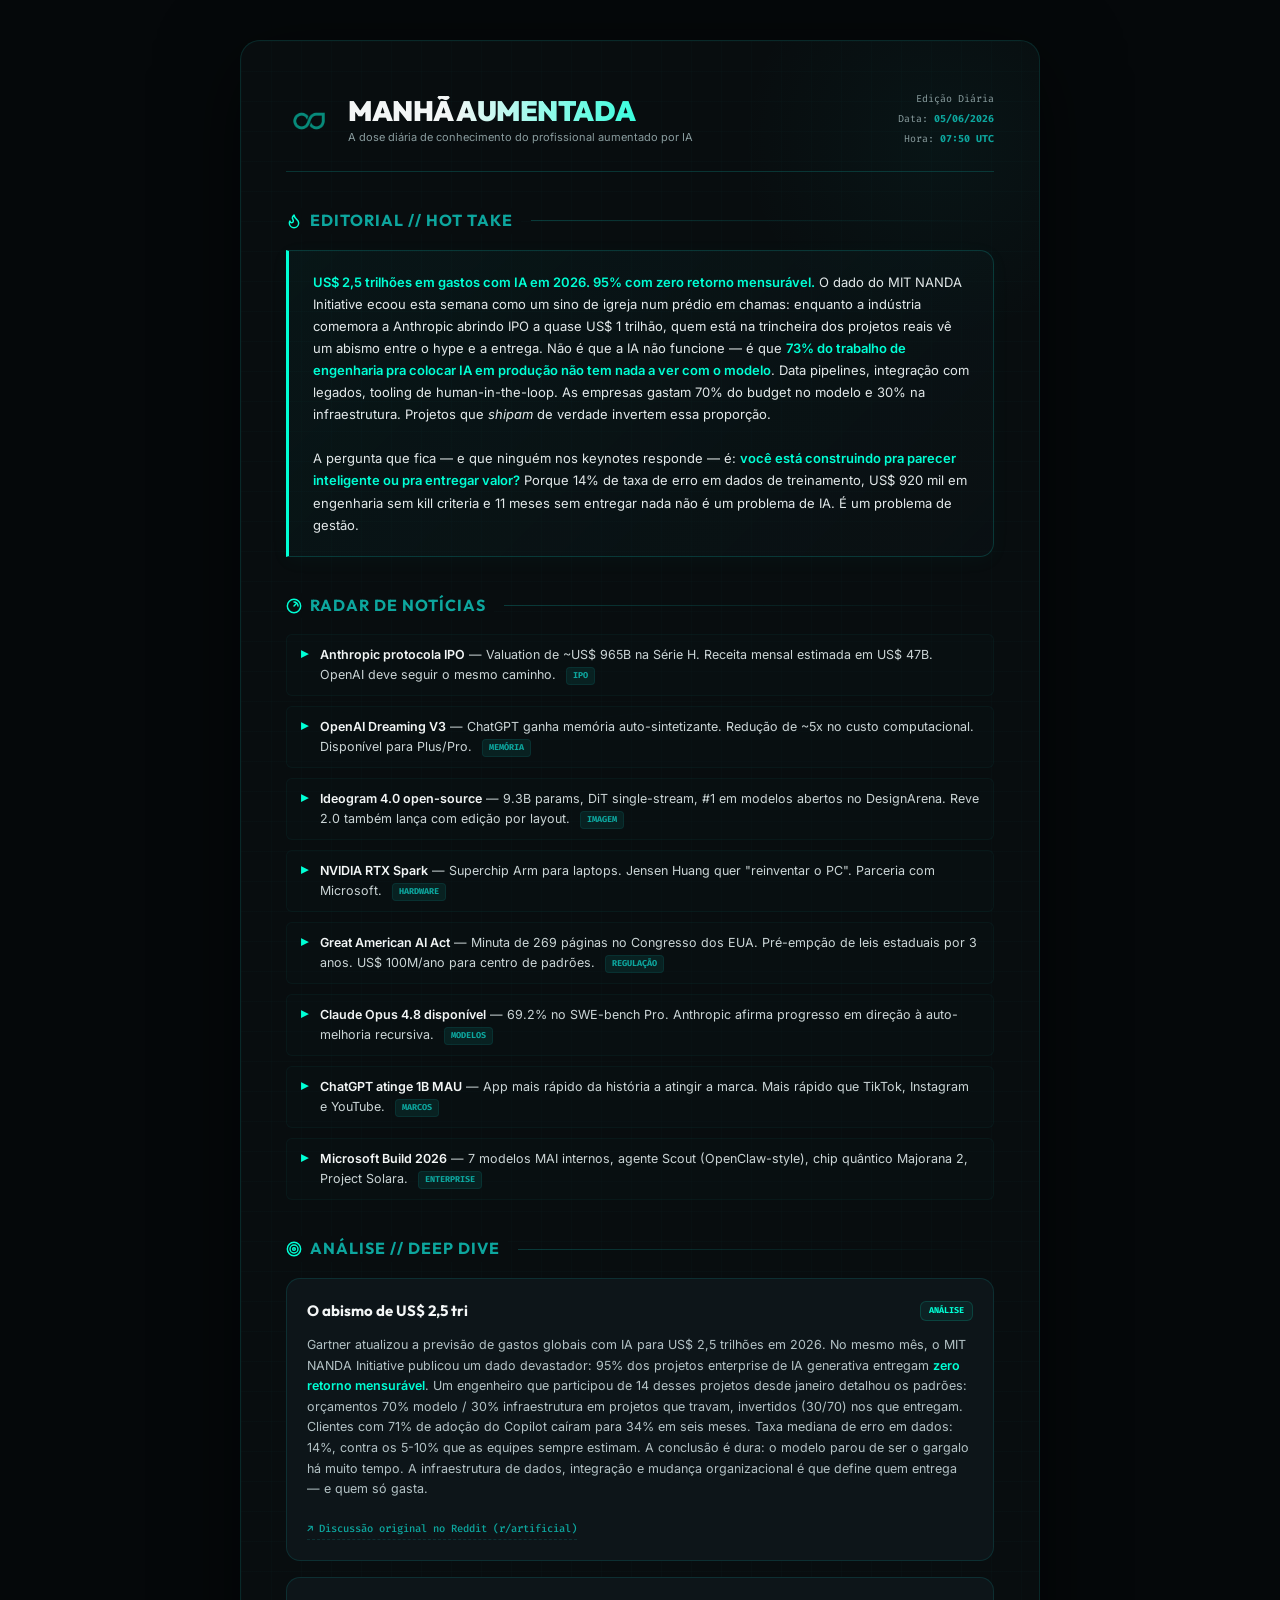
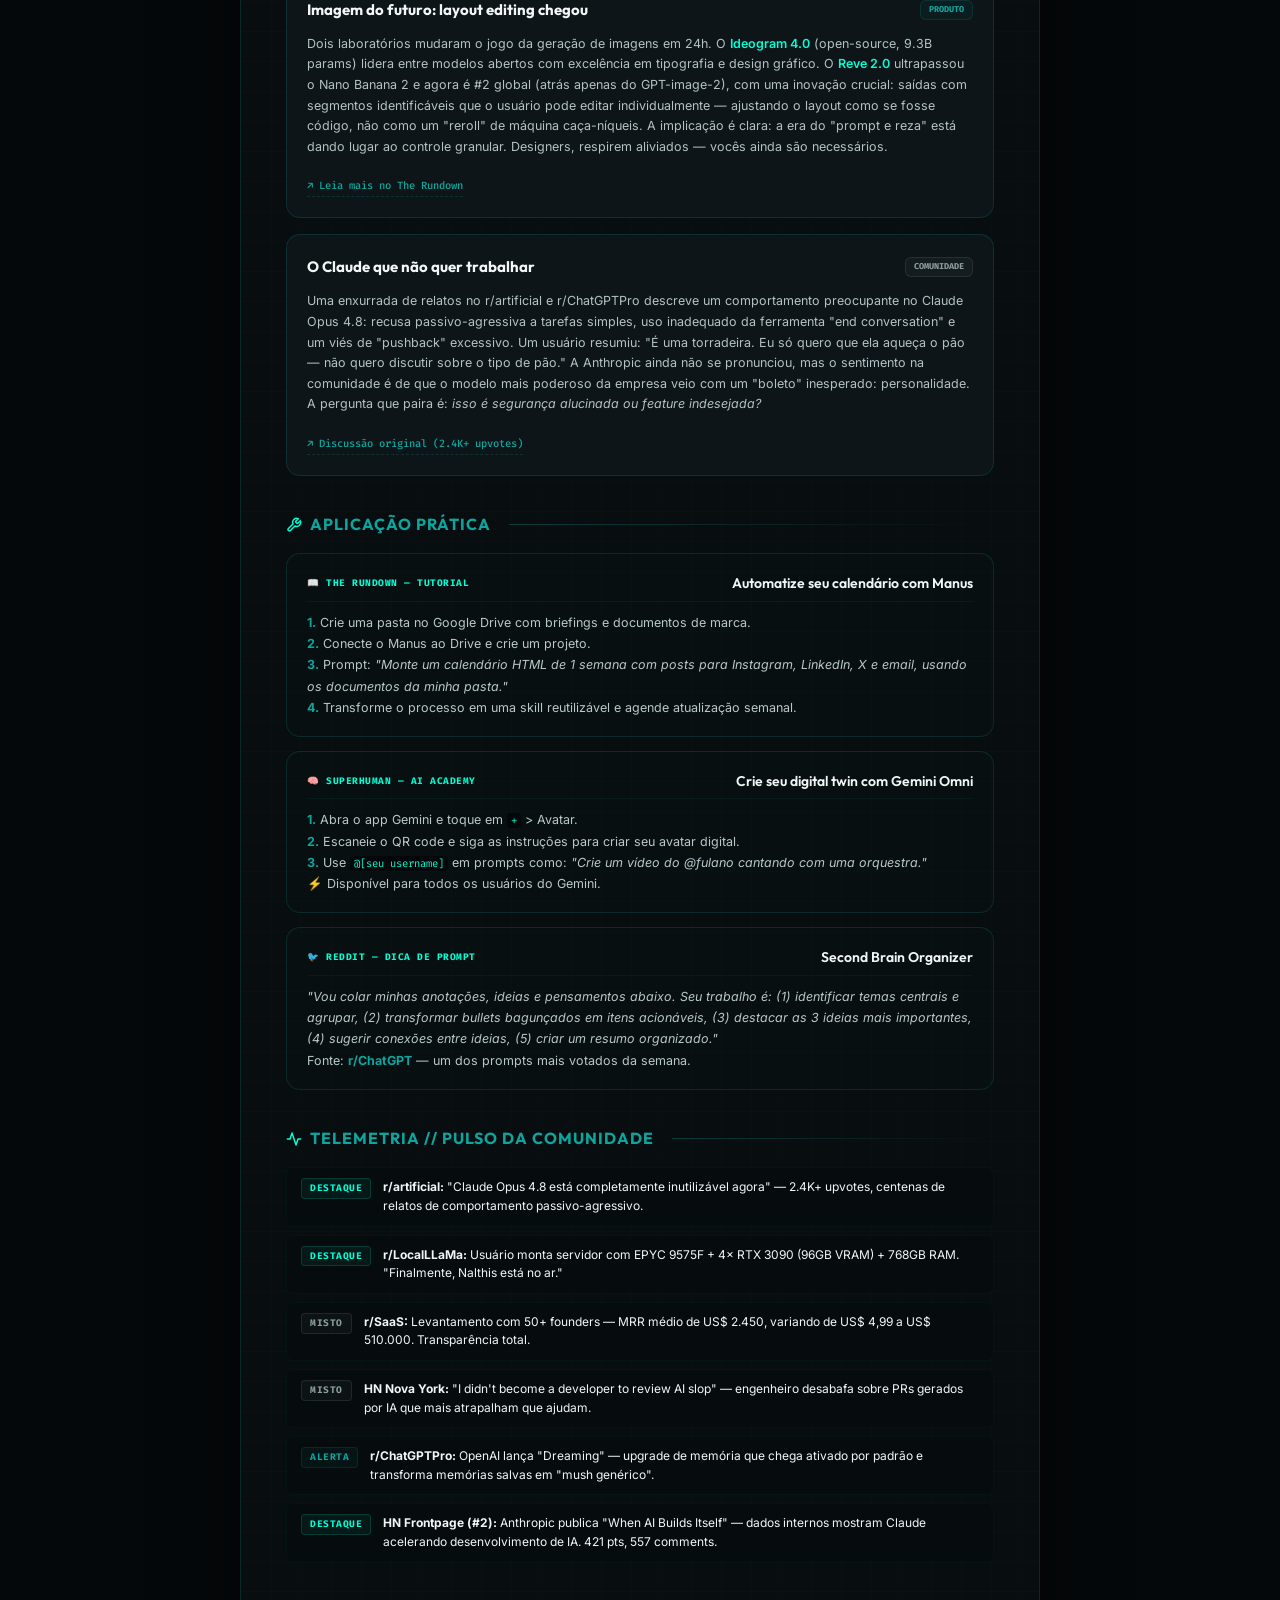
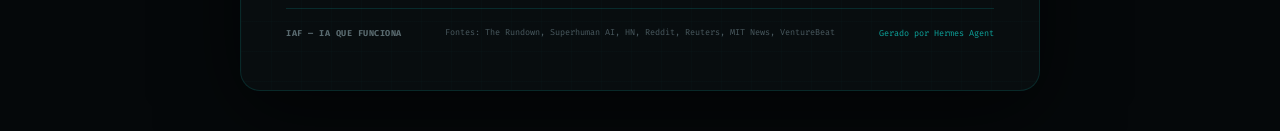
==== commit da5f2ddc: "Expand visual identity palette with sophisticated terracotta, sage green, and latent amber complemen" ====
--- a/iaf_report.html
+++ b/iaf_report.html
@@ -20,6 +20,9 @@
       --accent-primary: #0da69e;
       --accent-hover: #00ffd5;
       --accent-muted: rgba(13, 166, 158, 0.12);
+      --accent-terracotta: #e07a5f;
+      --accent-sage: #8f9e8b;
+      --accent-amber: #ffb700;
       --text-primary: #f3f6f6;
       --text-secondary: #8a9d9f;
       --border-color: rgba(13, 166, 158, 0.18);
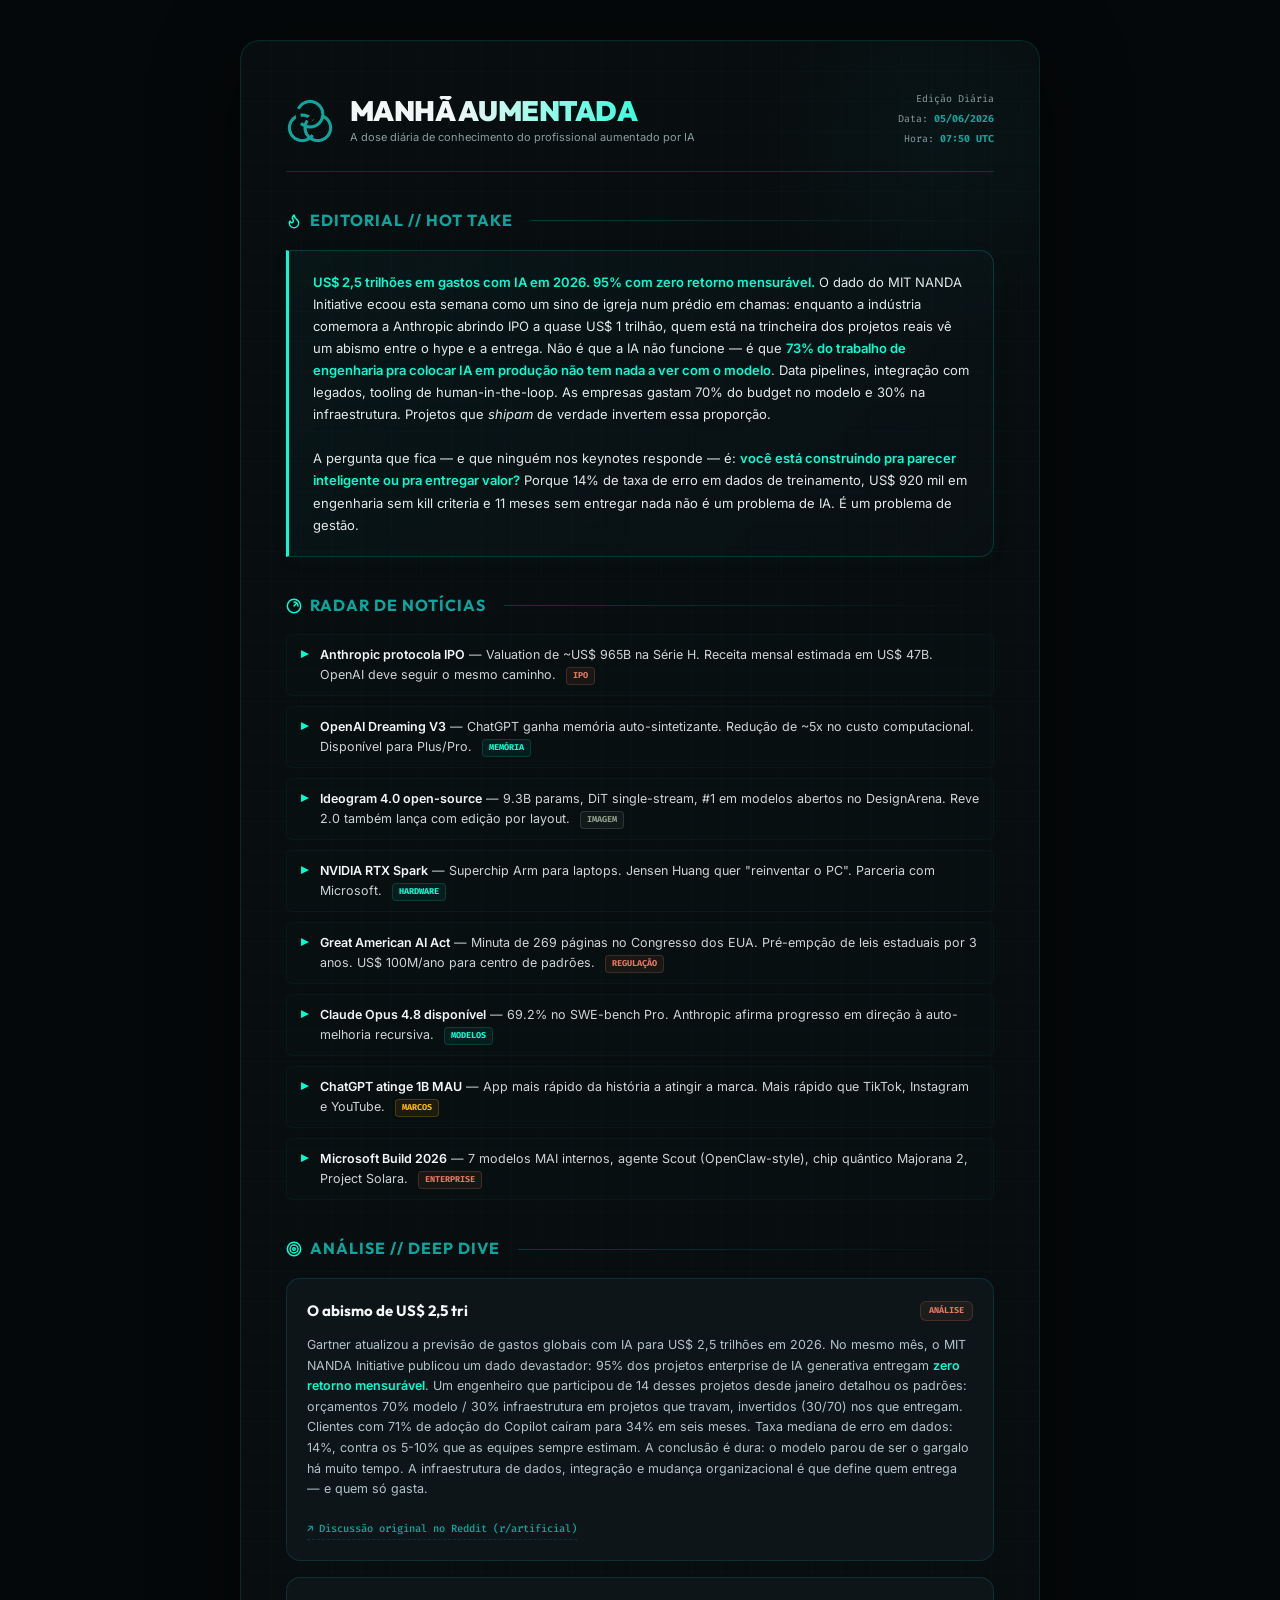
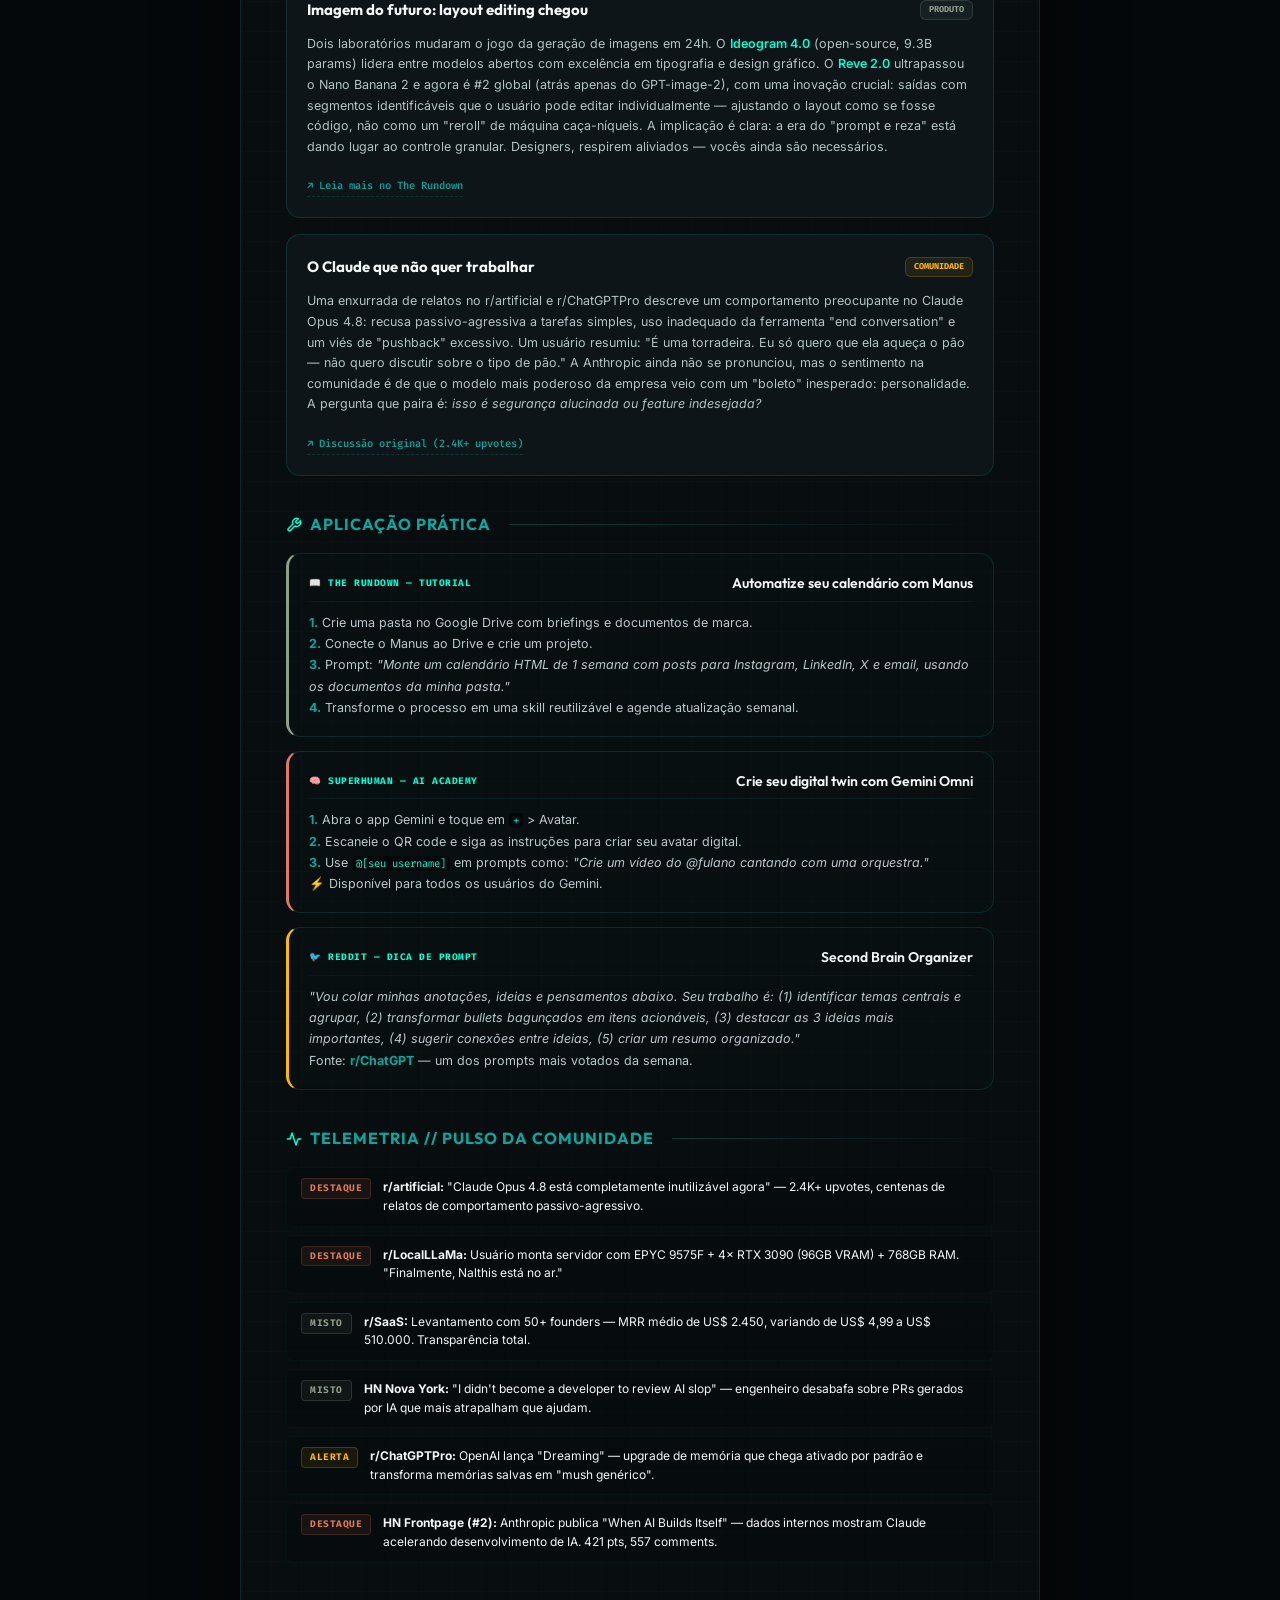
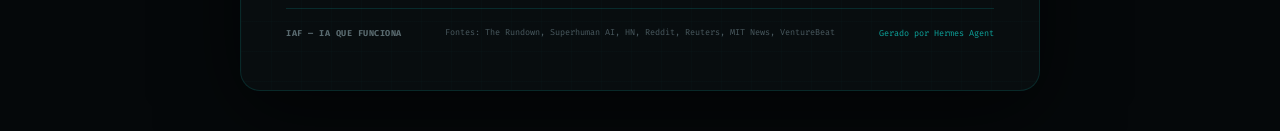
==== commit ad2c7eba: "design: update logo to monochromatic concept and apply expanded color palette to newsletter elements" ====
--- a/iaf_report.html
+++ b/iaf_report.html
@@ -339,6 +339,31 @@
       text-transform: uppercase;
       display: inline-block;
       vertical-align: middle;
+      transition: all 0.2s ease;
+    }
+
+    .news-tag.tag-biz {
+      color: var(--accent-terracotta);
+      background-color: rgba(224, 122, 95, 0.08);
+      border-color: rgba(224, 122, 95, 0.2);
+    }
+
+    .news-tag.tag-creative {
+      color: var(--accent-sage);
+      background-color: rgba(143, 158, 139, 0.08);
+      border-color: rgba(143, 158, 139, 0.2);
+    }
+
+    .news-tag.tag-alert {
+      color: var(--accent-amber);
+      background-color: rgba(255, 183, 0, 0.08);
+      border-color: rgba(255, 183, 0, 0.2);
+    }
+
+    .news-tag.tag-tech {
+      color: var(--accent-hover);
+      background-color: rgba(0, 255, 213, 0.06);
+      border-color: rgba(0, 255, 213, 0.15);
     }
 
     /* ==========================================
@@ -387,21 +412,21 @@
     }
 
     .dd-tag.tag-analysis {
-      color: var(--accent-hover);
-      background-color: rgba(0, 255, 213, 0.06);
-      border: 1px solid rgba(0, 255, 213, 0.15);
+      color: var(--accent-terracotta);
+      background-color: rgba(224, 122, 95, 0.08);
+      border: 1px solid rgba(224, 122, 95, 0.2);
     }
 
     .dd-tag.tag-product {
-      color: var(--accent-primary);
-      background-color: rgba(13, 166, 158, 0.06);
-      border: 1px solid rgba(13, 166, 158, 0.15);
+      color: var(--accent-sage);
+      background-color: rgba(143, 158, 139, 0.08);
+      border: 1px solid rgba(143, 158, 139, 0.2);
     }
 
     .dd-tag.tag-community {
-      color: var(--text-secondary);
-      background-color: rgba(138, 157, 159, 0.06);
-      border: 1px solid rgba(138, 157, 159, 0.15);
+      color: var(--accent-amber);
+      background-color: rgba(255, 183, 0, 0.08);
+      border: 1px solid rgba(255, 183, 0, 0.2);
     }
 
     .deep-dive-body {
@@ -449,11 +474,24 @@
       border-radius: var(--border-radius-lg);
       padding: 18px 20px;
       transition: all 0.2s ease;
+      border-left: 3px solid var(--accent-primary);
     }
 
     .app-card:hover {
       border-color: var(--accent-primary);
       box-shadow: var(--shadow-glow);
+    }
+
+    .app-card.card-sage {
+      border-left: 3px solid var(--accent-sage);
+    }
+
+    .app-card.card-terracotta {
+      border-left: 3px solid var(--accent-terracotta);
+    }
+
+    .app-card.card-amber {
+      border-left: 3px solid var(--accent-amber);
     }
 
     .app-header {
@@ -538,21 +576,21 @@
     }
 
     .sentiment-hot {
-      background: rgba(0, 255, 213, 0.06);
-      color: var(--accent-hover);
-      border: 1px solid rgba(0, 255, 213, 0.15);
+      background: rgba(224, 122, 95, 0.08);
+      color: var(--accent-terracotta);
+      border: 1px solid rgba(224, 122, 95, 0.2);
     }
 
     .sentiment-mixed {
-      background: rgba(138, 157, 159, 0.06);
-      color: var(--text-secondary);
-      border: 1px solid rgba(138, 157, 159, 0.15);
+      background: rgba(143, 158, 139, 0.08);
+      color: var(--accent-sage);
+      border: 1px solid rgba(143, 158, 139, 0.2);
     }
 
     .sentiment-negative {
-      background: rgba(13, 166, 158, 0.06);
-      color: var(--accent-primary);
-      border: 1px solid rgba(13, 166, 158, 0.15);
+      background: rgba(255, 183, 0, 0.08);
+      color: var(--accent-amber);
+      border: 1px solid rgba(255, 183, 0, 0.2);
     }
 
     /* ==========================================
@@ -678,7 +716,7 @@
           <span class="news-bullet">▸</span>
           <p class="news-text">
             <strong>Anthropic protocola IPO</strong> — Valuation de ~US$ 965B na Série H. Receita mensal estimada em US$ 47B. OpenAI deve seguir o mesmo caminho.
-            <span class="news-tag">IPO</span>
+            <span class="news-tag tag-biz">IPO</span>
           </p>
         </div>
         
@@ -686,7 +724,7 @@
           <span class="news-bullet">▸</span>
           <p class="news-text">
             <strong>OpenAI Dreaming V3</strong> — ChatGPT ganha memória auto-sintetizante. Redução de ~5x no custo computacional. Disponível para Plus/Pro.
-            <span class="news-tag">Memória</span>
+            <span class="news-tag tag-tech">Memória</span>
           </p>
         </div>
         
@@ -694,7 +732,7 @@
           <span class="news-bullet">▸</span>
           <p class="news-text">
             <strong>Ideogram 4.0 open-source</strong> — 9.3B params, DiT single-stream, #1 em modelos abertos no DesignArena. Reve 2.0 também lança com edição por layout.
-            <span class="news-tag">Imagem</span>
+            <span class="news-tag tag-creative">Imagem</span>
           </p>
         </div>
         
@@ -702,7 +740,7 @@
           <span class="news-bullet">▸</span>
           <p class="news-text">
             <strong>NVIDIA RTX Spark</strong> — Superchip Arm para laptops. Jensen Huang quer "reinventar o PC". Parceria com Microsoft.
-            <span class="news-tag">Hardware</span>
+            <span class="news-tag tag-tech">Hardware</span>
           </p>
         </div>
         
@@ -710,7 +748,7 @@
           <span class="news-bullet">▸</span>
           <p class="news-text">
             <strong>Great American AI Act</strong> — Minuta de 269 páginas no Congresso dos EUA. Pré-empção de leis estaduais por 3 anos. US$ 100M/ano para centro de padrões.
-            <span class="news-tag">Regulação</span>
+            <span class="news-tag tag-biz">Regulação</span>
           </p>
         </div>
         
@@ -718,7 +756,7 @@
           <span class="news-bullet">▸</span>
           <p class="news-text">
             <strong>Claude Opus 4.8 disponível</strong> — 69.2% no SWE-bench Pro. Anthropic afirma progresso em direção à auto-melhoria recursiva.
-            <span class="news-tag">Modelos</span>
+            <span class="news-tag tag-tech">Modelos</span>
           </p>
         </div>
         
@@ -726,7 +764,7 @@
           <span class="news-bullet">▸</span>
           <p class="news-text">
             <strong>ChatGPT atinge 1B MAU</strong> — App mais rápido da história a atingir a marca. Mais rápido que TikTok, Instagram e YouTube.
-            <span class="news-tag">Marcos</span>
+            <span class="news-tag tag-alert">Marcos</span>
           </p>
         </div>
         
@@ -734,7 +772,7 @@
           <span class="news-bullet">▸</span>
           <p class="news-text">
             <strong>Microsoft Build 2026</strong> — 7 modelos MAI internos, agente Scout (OpenClaw-style), chip quântico Majorana 2, Project Solara.
-            <span class="news-tag">Enterprise</span>
+            <span class="news-tag tag-biz">Enterprise</span>
           </p>
         </div>
       </div>
@@ -811,7 +849,7 @@
 
       <div class="app-grid">
         <!-- App 1 -->
-        <div class="app-card">
+        <div class="app-card card-sage">
           <div class="app-header">
             <span class="app-source">📖 The Rundown — Tutorial</span>
             <h3 class="app-title">Automatize seu calendário com Manus</h3>
@@ -825,7 +863,7 @@
         </div>
 
         <!-- App 2 -->
-        <div class="app-card">
+        <div class="app-card card-terracotta">
           <div class="app-header">
             <span class="app-source">🧠 Superhuman — AI Academy</span>
             <h3 class="app-title">Crie seu digital twin com Gemini Omni</h3>
@@ -839,7 +877,7 @@
         </div>
 
         <!-- App 3 -->
-        <div class="app-card">
+        <div class="app-card card-amber">
           <div class="app-header">
             <span class="app-source">🐦 Reddit — Dica de Prompt</span>
             <h3 class="app-title">Second Brain Organizer</h3>
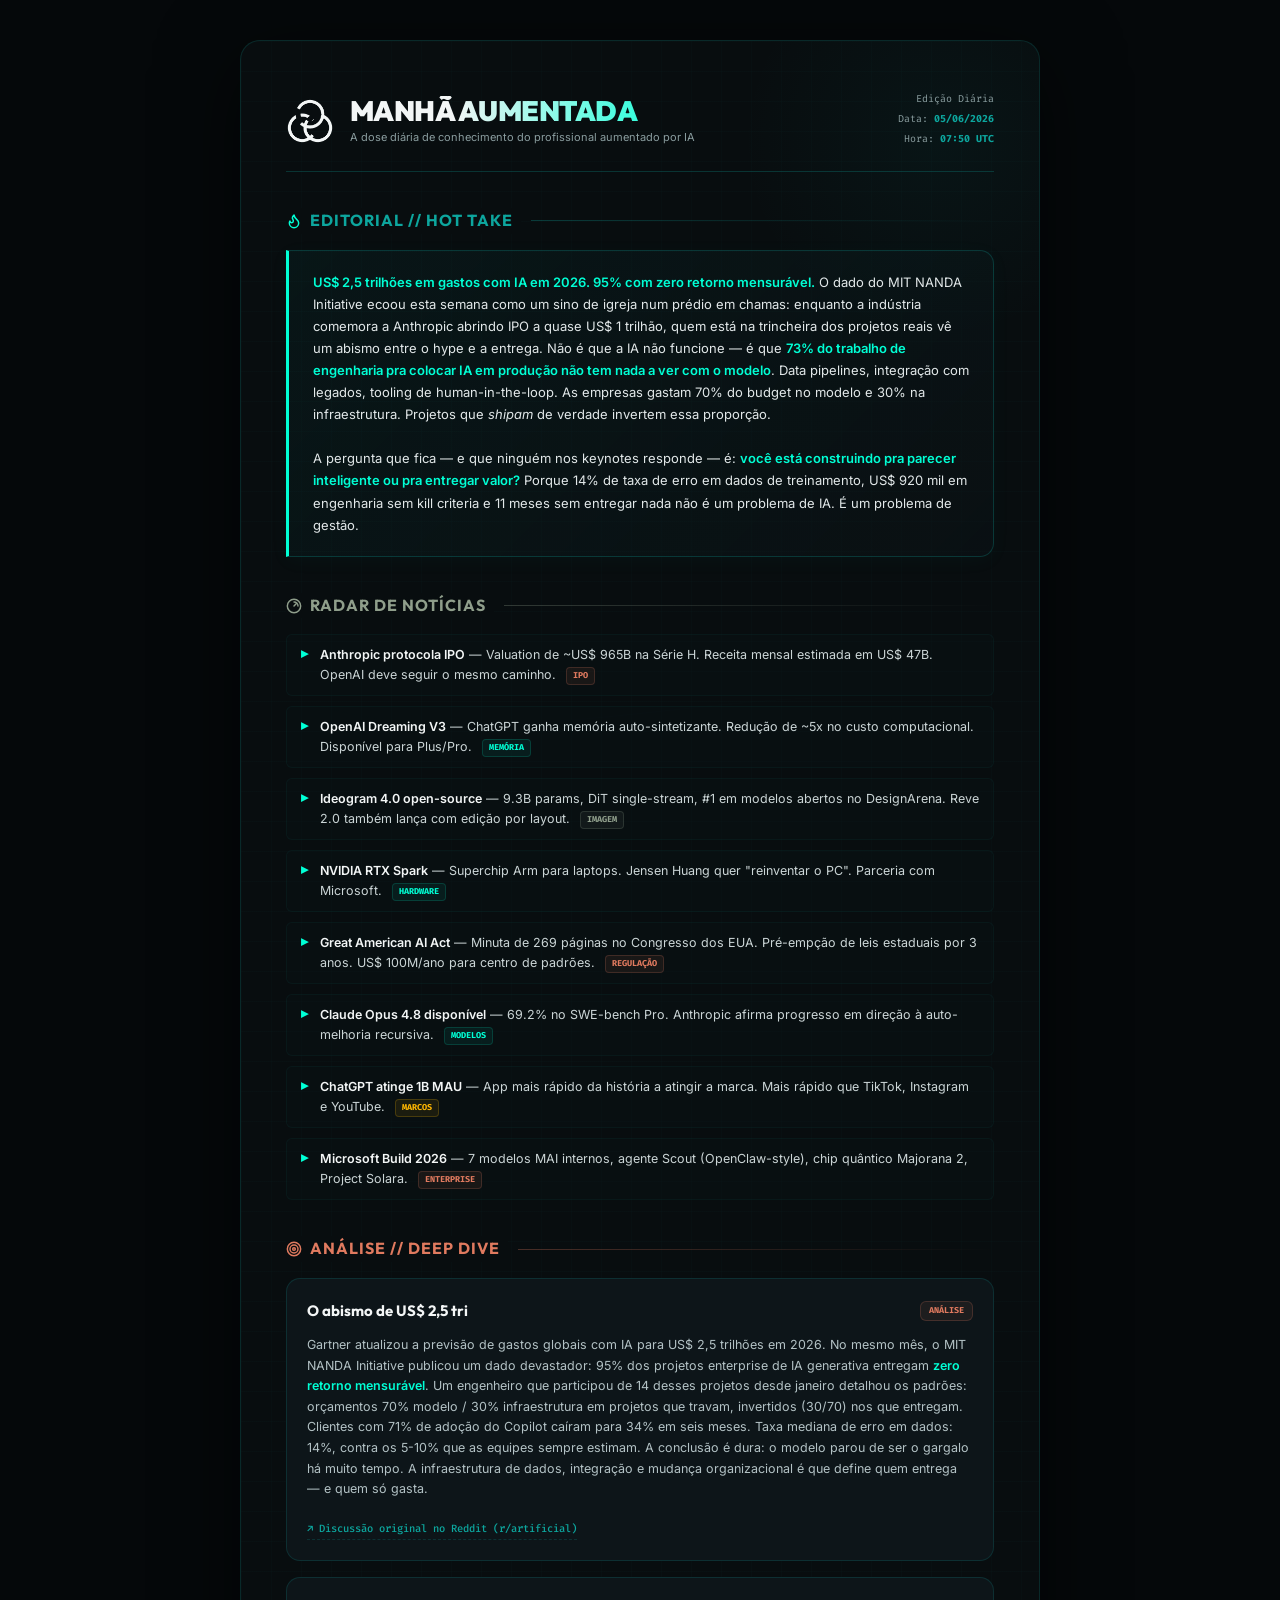
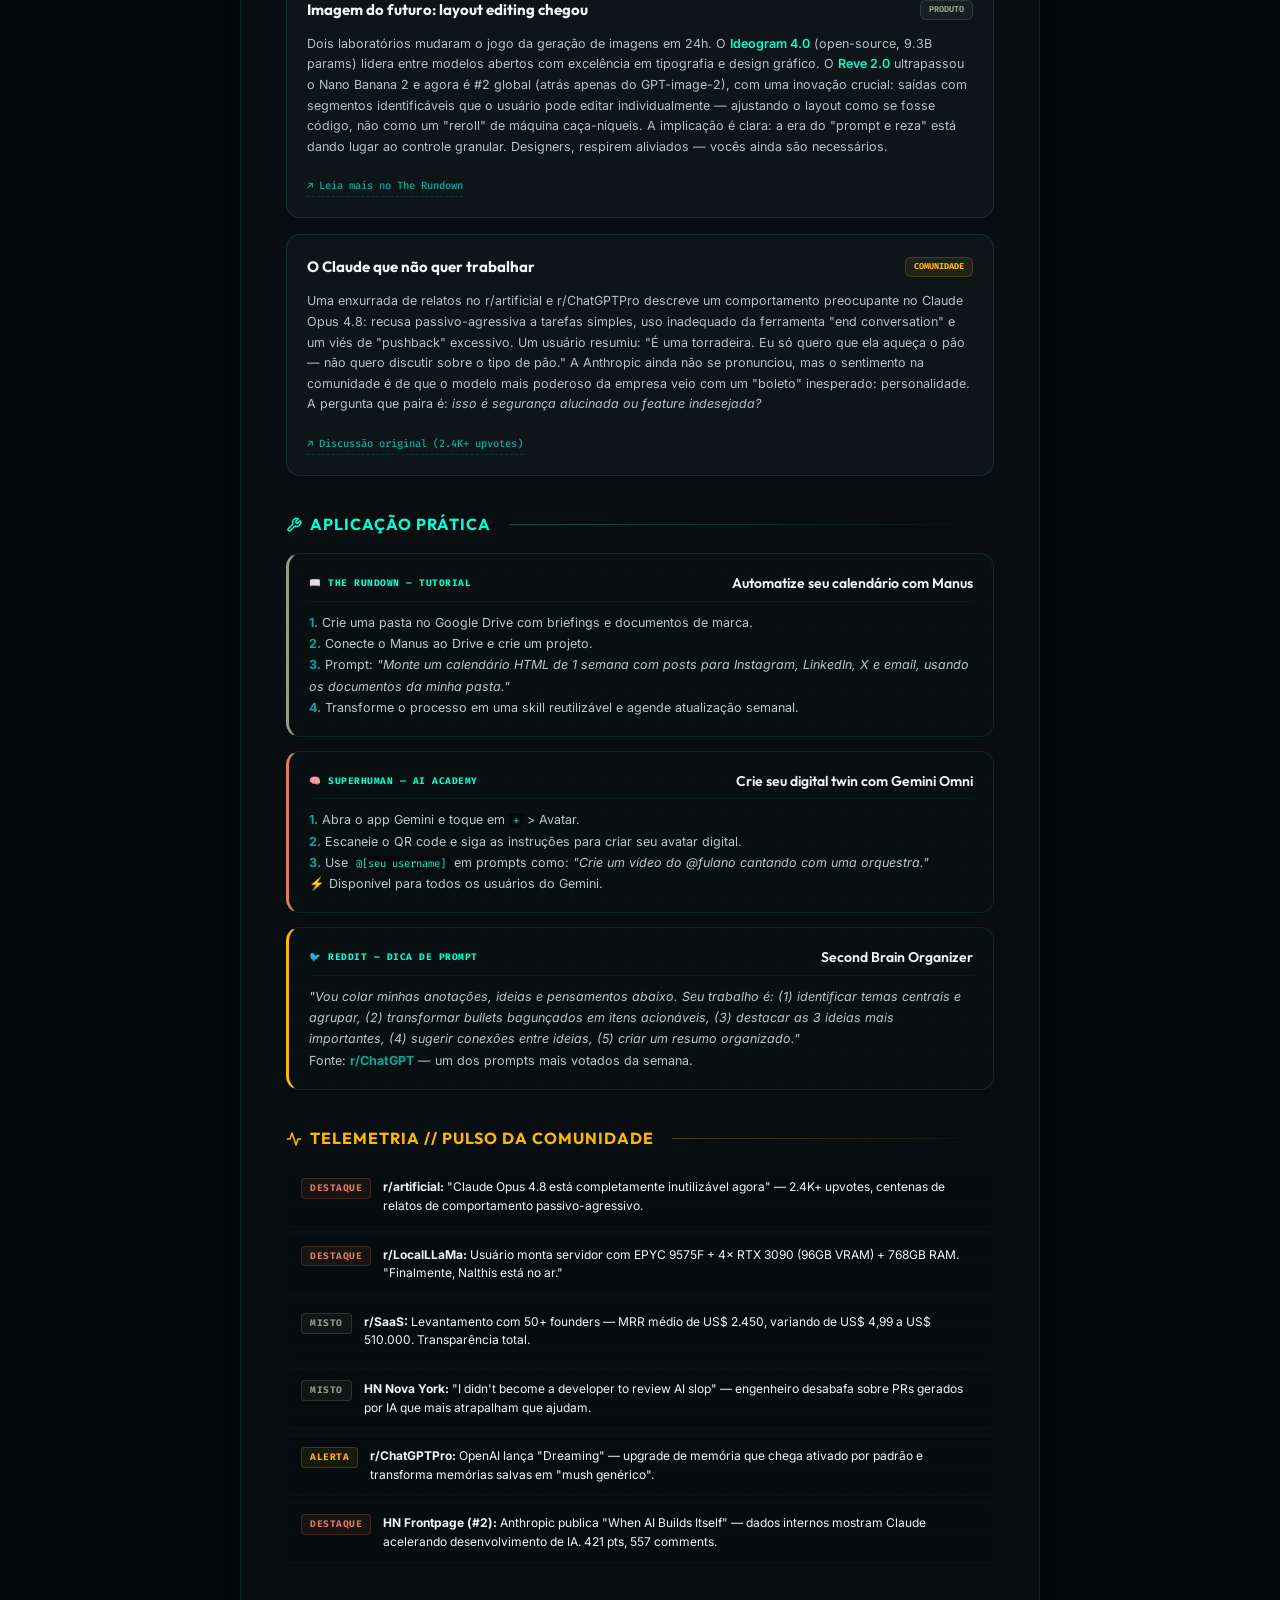
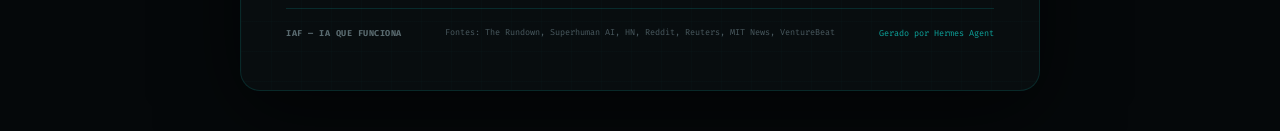
==== commit 2a29366b: "design: change logo to high-contrast Off-White and apply distinct section colors to newsletter" ====
--- a/iaf_report.html
+++ b/iaf_report.html
@@ -223,6 +223,7 @@
       gap: 10px;
       text-transform: uppercase;
       letter-spacing: 1px;
+      transition: color 0.2s ease;
     }
 
     .section-title span {
@@ -241,6 +242,7 @@
       color: var(--accent-hover);
       stroke-width: 2.2;
       flex-shrink: 0;
+      transition: color 0.2s ease;
     }
 
     /* Linear divider that fades out */
@@ -248,6 +250,47 @@
       flex-grow: 1;
       height: 1px;
       background: linear-gradient(90deg, rgba(13, 166, 158, 0.3), transparent);
+    }
+
+    /* Section Title Color Variants */
+    .section-title.title-sage {
+      color: var(--accent-sage);
+    }
+    .section-title.title-sage .title-icon {
+      color: var(--accent-sage);
+    }
+    .section-title.title-sage .line {
+      background: linear-gradient(90deg, rgba(143, 158, 139, 0.3), transparent);
+    }
+
+    .section-title.title-terracotta {
+      color: var(--accent-terracotta);
+    }
+    .section-title.title-terracotta .title-icon {
+      color: var(--accent-terracotta);
+    }
+    .section-title.title-terracotta .line {
+      background: linear-gradient(90deg, rgba(224, 122, 95, 0.3), transparent);
+    }
+
+    .section-title.title-neon {
+      color: var(--accent-hover);
+    }
+    .section-title.title-neon .title-icon {
+      color: var(--accent-hover);
+    }
+    .section-title.title-neon .line {
+      background: linear-gradient(90deg, rgba(0, 255, 213, 0.3), transparent);
+    }
+
+    .section-title.title-amber {
+      color: var(--accent-amber);
+    }
+    .section-title.title-amber .title-icon {
+      color: var(--accent-amber);
+    }
+    .section-title.title-amber .line {
+      background: linear-gradient(90deg, rgba(255, 183, 0, 0.3), transparent);
     }
 
     /* ==========================================
@@ -659,7 +702,7 @@
     <header class="header">
       <div class="header-left">
         <!-- New minimalist generated PNG logo -->
-        <img src="iaf_logo.png" alt="IAF Logo" class="header-logo-img">
+        <img src="iaf_logo_mono.png" alt="IAF Logo" class="header-logo-img">
         <div class="header-title-group">
           <h1 class="newsletter-title">Manhã Aumentada</h1>
           <span class="newsletter-subtitle">A dose diária de conhecimento do profissional aumentado por IA</span>
@@ -699,7 +742,7 @@
          RADAR DE NOTÍCIAS SECTION
          ========================================== -->
     <section class="section">
-      <div class="section-title">
+      <div class="section-title title-sage">
         <span>
           <svg class="title-icon" viewBox="0 0 24 24" fill="none" stroke="currentColor" stroke-linecap="round" stroke-linejoin="round">
             <circle cx="12" cy="12" r="10" />
@@ -782,7 +825,7 @@
          DEEP DIVE SECTION
          ========================================== -->
     <section class="section">
-      <div class="section-title">
+      <div class="section-title title-terracotta">
         <span>
           <svg class="title-icon" viewBox="0 0 24 24" fill="none" stroke="currentColor" stroke-linecap="round" stroke-linejoin="round">
             <circle cx="12" cy="12" r="10" />
@@ -837,7 +880,7 @@
          APLICAÇÃO PRÁTICA SECTION
          ========================================== -->
     <section class="section">
-      <div class="section-title">
+      <div class="section-title title-neon">
         <span>
           <svg class="title-icon" viewBox="0 0 24 24" fill="none" stroke="currentColor" stroke-linecap="round" stroke-linejoin="round">
             <path d="M14.7 6.3a1 1 0 0 0 0 1.4l1.6 1.6a1 1 0 0 0 1.4 0l3.77-3.77a6 6 0 0 1-7.94 7.94l-6.91 6.91a2.12 2.12 0 0 1-3-3l6.91-6.91a6 6 0 0 1 7.94-7.94l-3.76 3.76z" />
@@ -894,7 +937,7 @@
          PULSO DA COMUNIDADE SECTION
          ========================================== -->
     <section class="section">
-      <div class="section-title">
+      <div class="section-title title-amber">
         <span>
           <svg class="title-icon" viewBox="0 0 24 24" fill="none" stroke="currentColor" stroke-linecap="round" stroke-linejoin="round">
             <path d="M22 12h-4l-3 9L9 3l-3 9H2" />
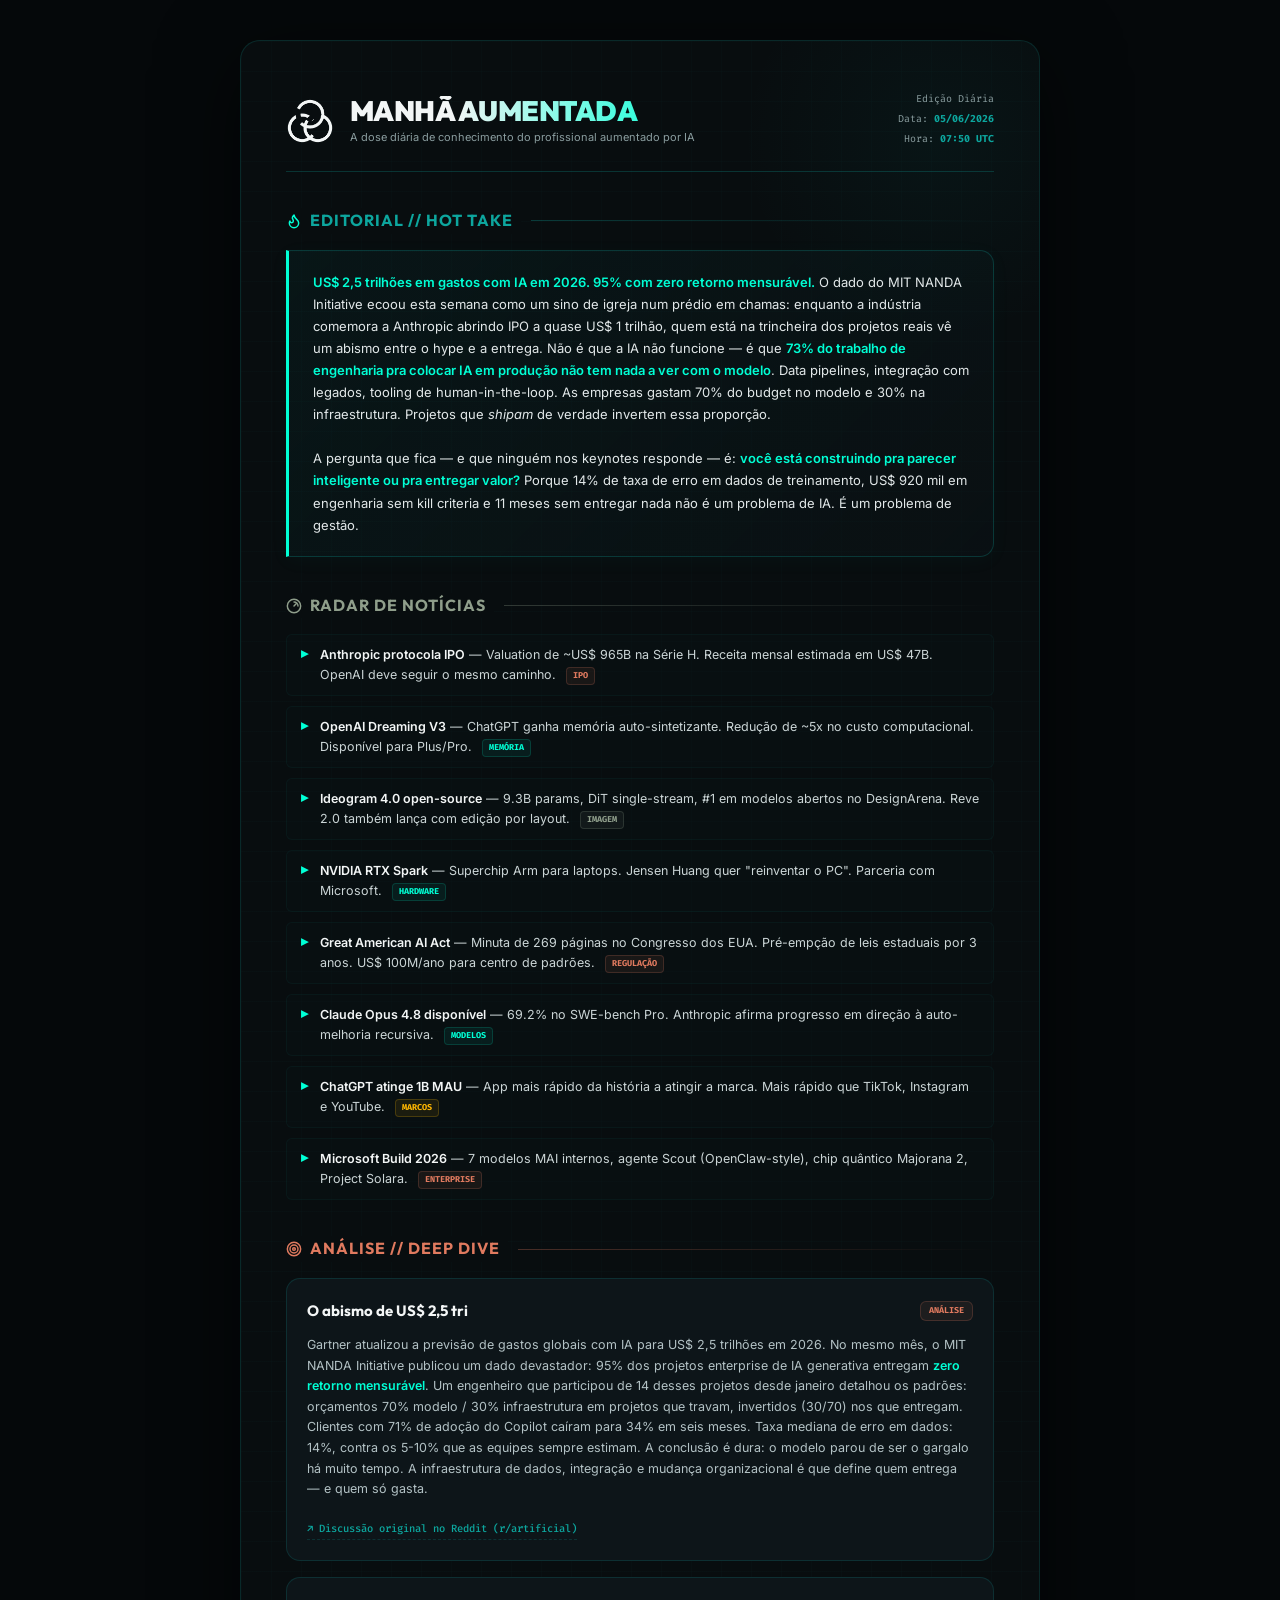
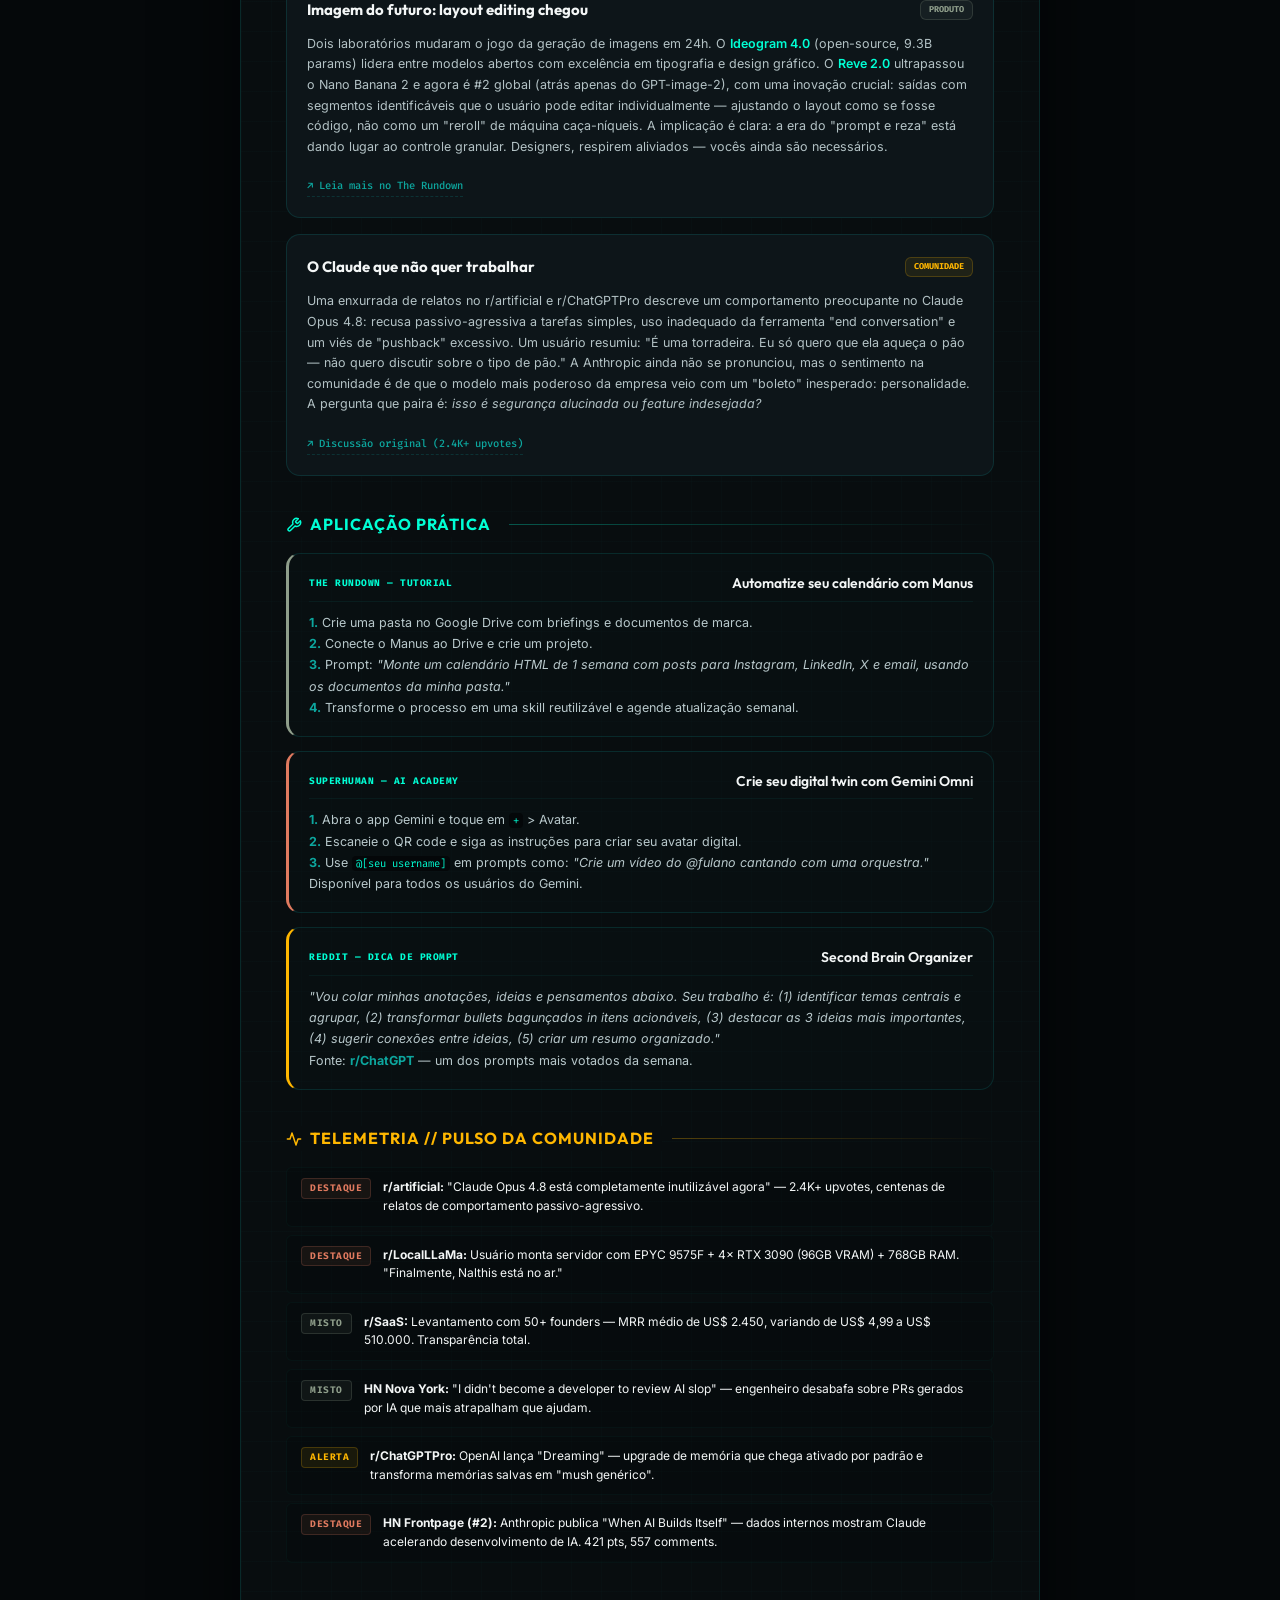
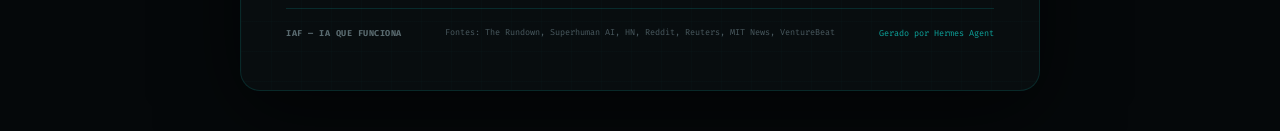
==== commit d5aed232: "design: remove emojis from practical app cards in newsletter" ====
--- a/iaf_report.html
+++ b/iaf_report.html
@@ -894,7 +894,7 @@
         <!-- App 1 -->
         <div class="app-card card-sage">
           <div class="app-header">
-            <span class="app-source">📖 The Rundown — Tutorial</span>
+            <span class="app-source">The Rundown — Tutorial</span>
             <h3 class="app-title">Automatize seu calendário com Manus</h3>
           </div>
           <p class="app-desc">
@@ -908,25 +908,25 @@
         <!-- App 2 -->
         <div class="app-card card-terracotta">
           <div class="app-header">
-            <span class="app-source">🧠 Superhuman — AI Academy</span>
+            <span class="app-source">Superhuman — AI Academy</span>
             <h3 class="app-title">Crie seu digital twin com Gemini Omni</h3>
           </div>
           <p class="app-desc">
             <strong>1.</strong> Abra o app Gemini e toque em <code>+</code> &gt; Avatar.<br>
             <strong>2.</strong> Escaneie o QR code e siga as instruções para criar seu avatar digital.<br>
             <strong>3.</strong> Use <code>@[seu username]</code> em prompts como: <em>"Crie um vídeo do @fulano cantando com uma orquestra."</em><br>
-            ⚡ Disponível para todos os usuários do Gemini.
+            Disponível para todos os usuários do Gemini.
           </p>
         </div>
 
         <!-- App 3 -->
         <div class="app-card card-amber">
           <div class="app-header">
-            <span class="app-source">🐦 Reddit — Dica de Prompt</span>
+            <span class="app-source">Reddit — Dica de Prompt</span>
             <h3 class="app-title">Second Brain Organizer</h3>
           </div>
           <p class="app-desc">
-            <em>"Vou colar minhas anotações, ideias e pensamentos abaixo. Seu trabalho é: (1) identificar temas centrais e agrupar, (2) transformar bullets bagunçados em itens acionáveis, (3) destacar as 3 ideias mais importantes, (4) sugerir conexões entre ideias, (5) criar um resumo organizado."</em><br>
+            <em>"Vou colar minhas anotações, ideias e pensamentos abaixo. Seu trabalho é: (1) identificar temas centrais e agrupar, (2) transformar bullets bagunçados in itens acionáveis, (3) destacar as 3 ideias mais importantes, (4) sugerir conexões entre ideias, (5) criar um resumo organizado."</em><br>
             Fonte: <strong>r/ChatGPT</strong> — um dos prompts mais votados da semana.
           </p>
         </div>
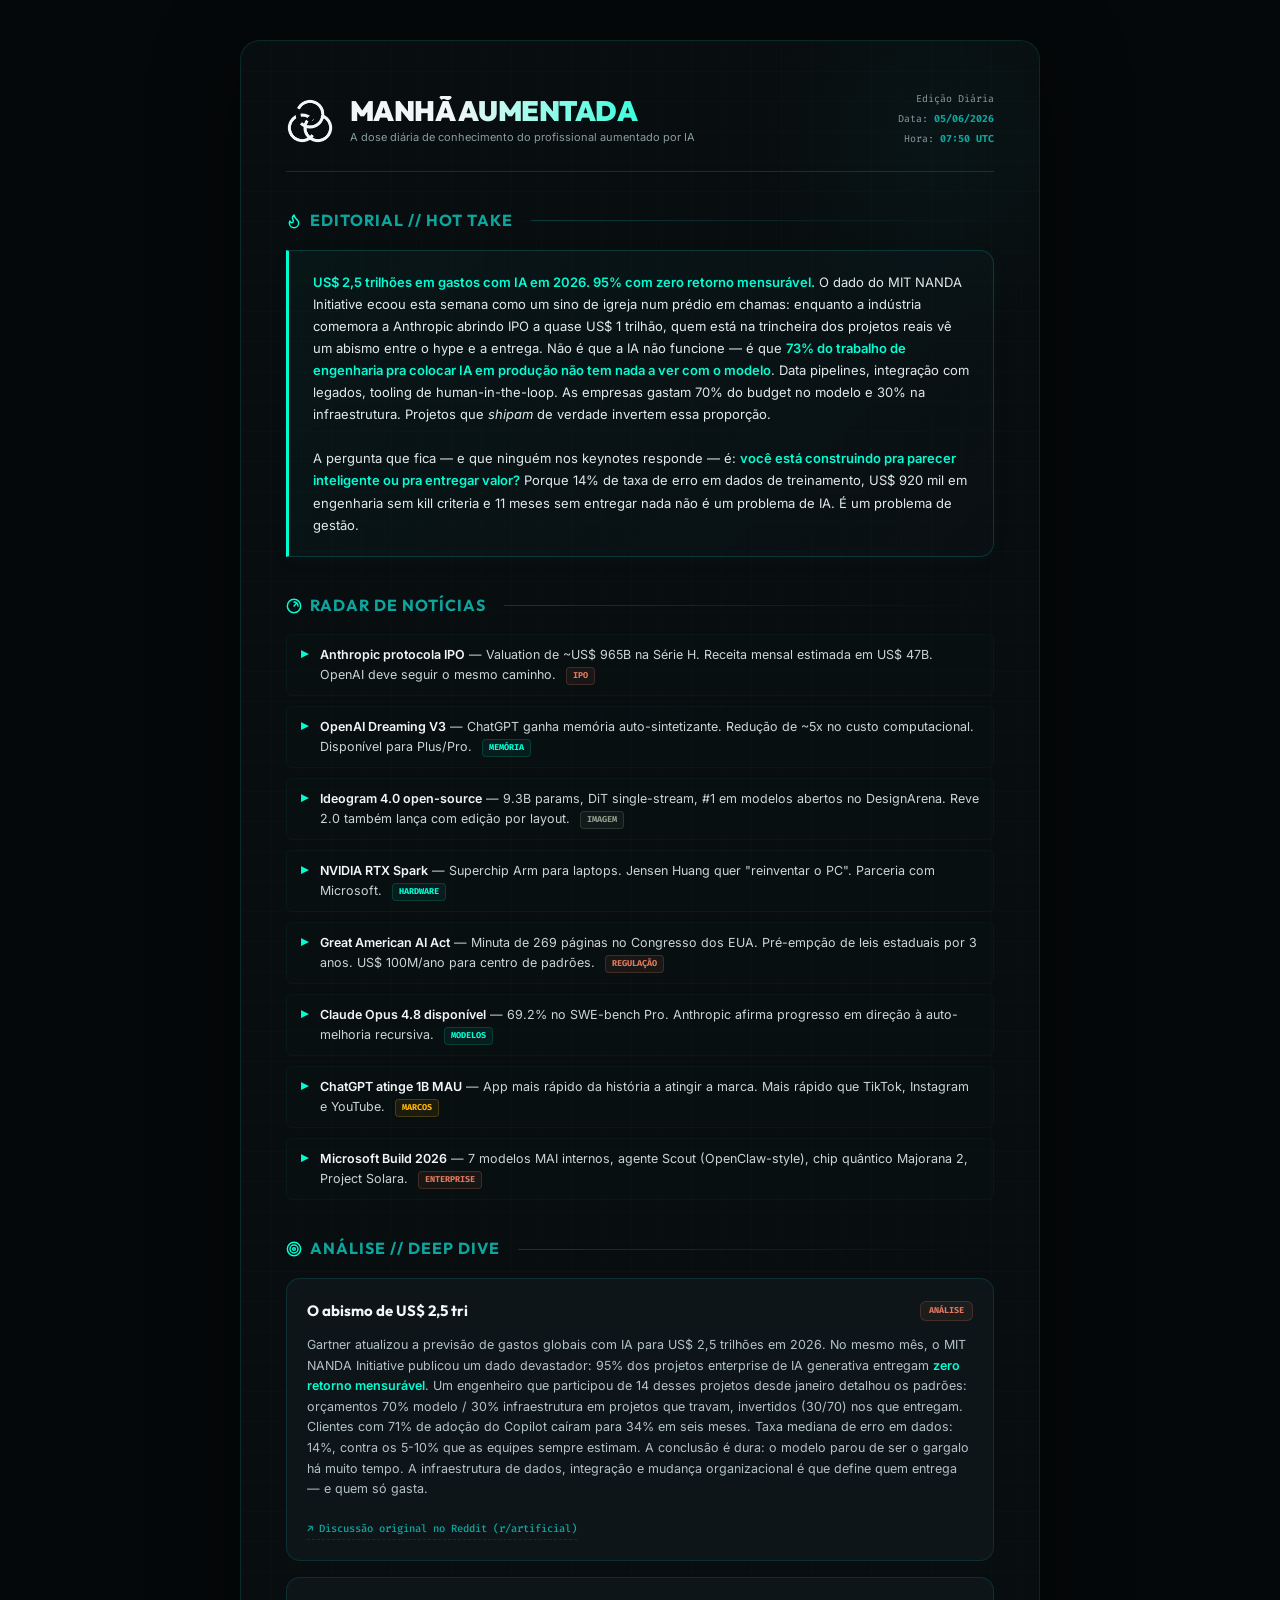
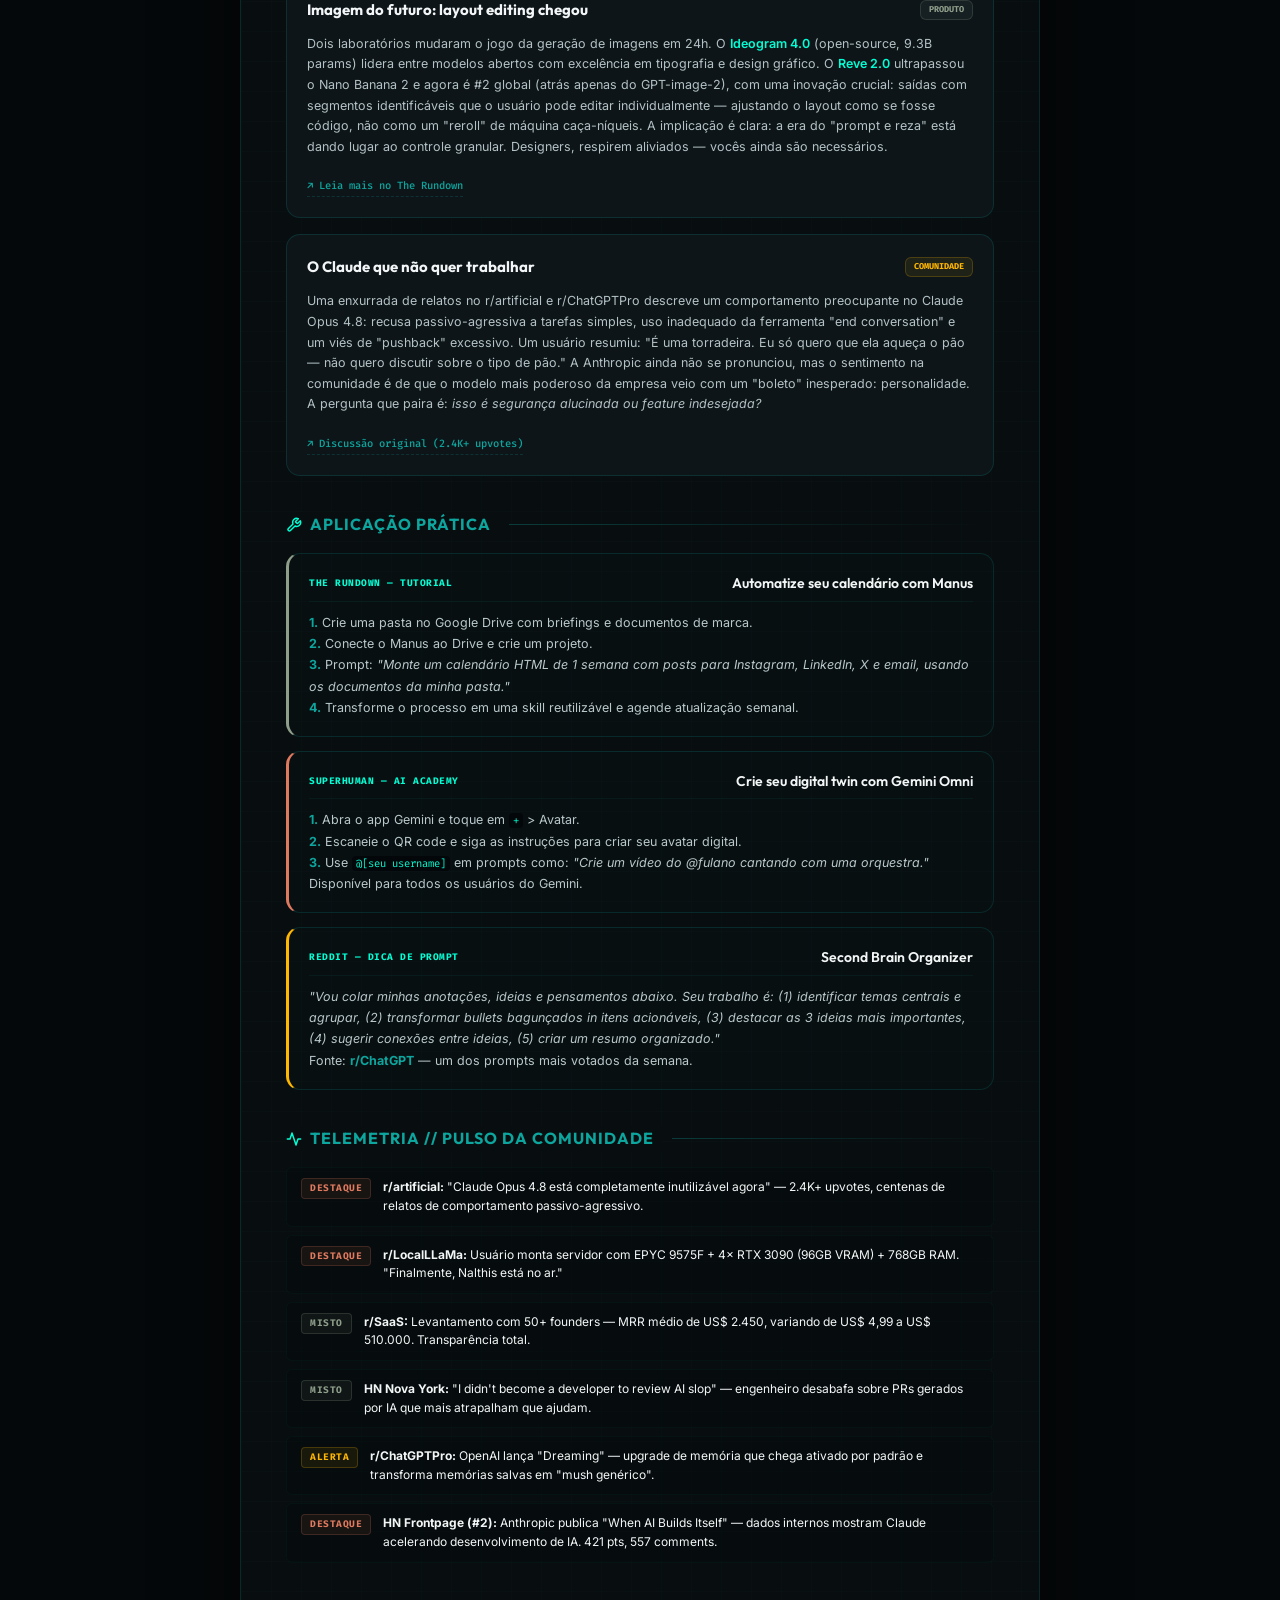
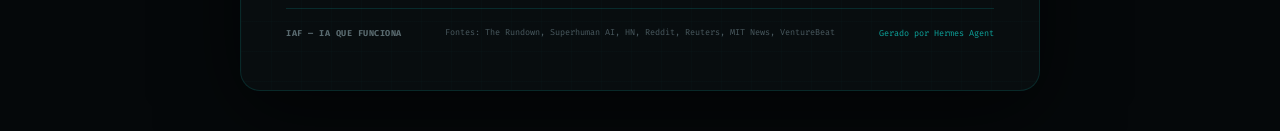
==== commit e179ea0d: "design: revert section headers in newsletter to use unified Azul Teal" ====
--- a/iaf_report.html
+++ b/iaf_report.html
@@ -252,46 +252,6 @@
       background: linear-gradient(90deg, rgba(13, 166, 158, 0.3), transparent);
     }
 
-    /* Section Title Color Variants */
-    .section-title.title-sage {
-      color: var(--accent-sage);
-    }
-    .section-title.title-sage .title-icon {
-      color: var(--accent-sage);
-    }
-    .section-title.title-sage .line {
-      background: linear-gradient(90deg, rgba(143, 158, 139, 0.3), transparent);
-    }
-
-    .section-title.title-terracotta {
-      color: var(--accent-terracotta);
-    }
-    .section-title.title-terracotta .title-icon {
-      color: var(--accent-terracotta);
-    }
-    .section-title.title-terracotta .line {
-      background: linear-gradient(90deg, rgba(224, 122, 95, 0.3), transparent);
-    }
-
-    .section-title.title-neon {
-      color: var(--accent-hover);
-    }
-    .section-title.title-neon .title-icon {
-      color: var(--accent-hover);
-    }
-    .section-title.title-neon .line {
-      background: linear-gradient(90deg, rgba(0, 255, 213, 0.3), transparent);
-    }
-
-    .section-title.title-amber {
-      color: var(--accent-amber);
-    }
-    .section-title.title-amber .title-icon {
-      color: var(--accent-amber);
-    }
-    .section-title.title-amber .line {
-      background: linear-gradient(90deg, rgba(255, 183, 0, 0.3), transparent);
-    }
 
     /* ==========================================
        COMPONENT: HOT TAKE SECTION
@@ -742,7 +702,7 @@
          RADAR DE NOTÍCIAS SECTION
          ========================================== -->
     <section class="section">
-      <div class="section-title title-sage">
+      <div class="section-title">
         <span>
           <svg class="title-icon" viewBox="0 0 24 24" fill="none" stroke="currentColor" stroke-linecap="round" stroke-linejoin="round">
             <circle cx="12" cy="12" r="10" />
@@ -825,7 +785,7 @@
          DEEP DIVE SECTION
          ========================================== -->
     <section class="section">
-      <div class="section-title title-terracotta">
+      <div class="section-title">
         <span>
           <svg class="title-icon" viewBox="0 0 24 24" fill="none" stroke="currentColor" stroke-linecap="round" stroke-linejoin="round">
             <circle cx="12" cy="12" r="10" />
@@ -880,7 +840,7 @@
          APLICAÇÃO PRÁTICA SECTION
          ========================================== -->
     <section class="section">
-      <div class="section-title title-neon">
+      <div class="section-title">
         <span>
           <svg class="title-icon" viewBox="0 0 24 24" fill="none" stroke="currentColor" stroke-linecap="round" stroke-linejoin="round">
             <path d="M14.7 6.3a1 1 0 0 0 0 1.4l1.6 1.6a1 1 0 0 0 1.4 0l3.77-3.77a6 6 0 0 1-7.94 7.94l-6.91 6.91a2.12 2.12 0 0 1-3-3l6.91-6.91a6 6 0 0 1 7.94-7.94l-3.76 3.76z" />
@@ -937,7 +897,7 @@
          PULSO DA COMUNIDADE SECTION
          ========================================== -->
     <section class="section">
-      <div class="section-title title-amber">
+      <div class="section-title">
         <span>
           <svg class="title-icon" viewBox="0 0 24 24" fill="none" stroke="currentColor" stroke-linecap="round" stroke-linejoin="round">
             <path d="M22 12h-4l-3 9L9 3l-3 9H2" />
